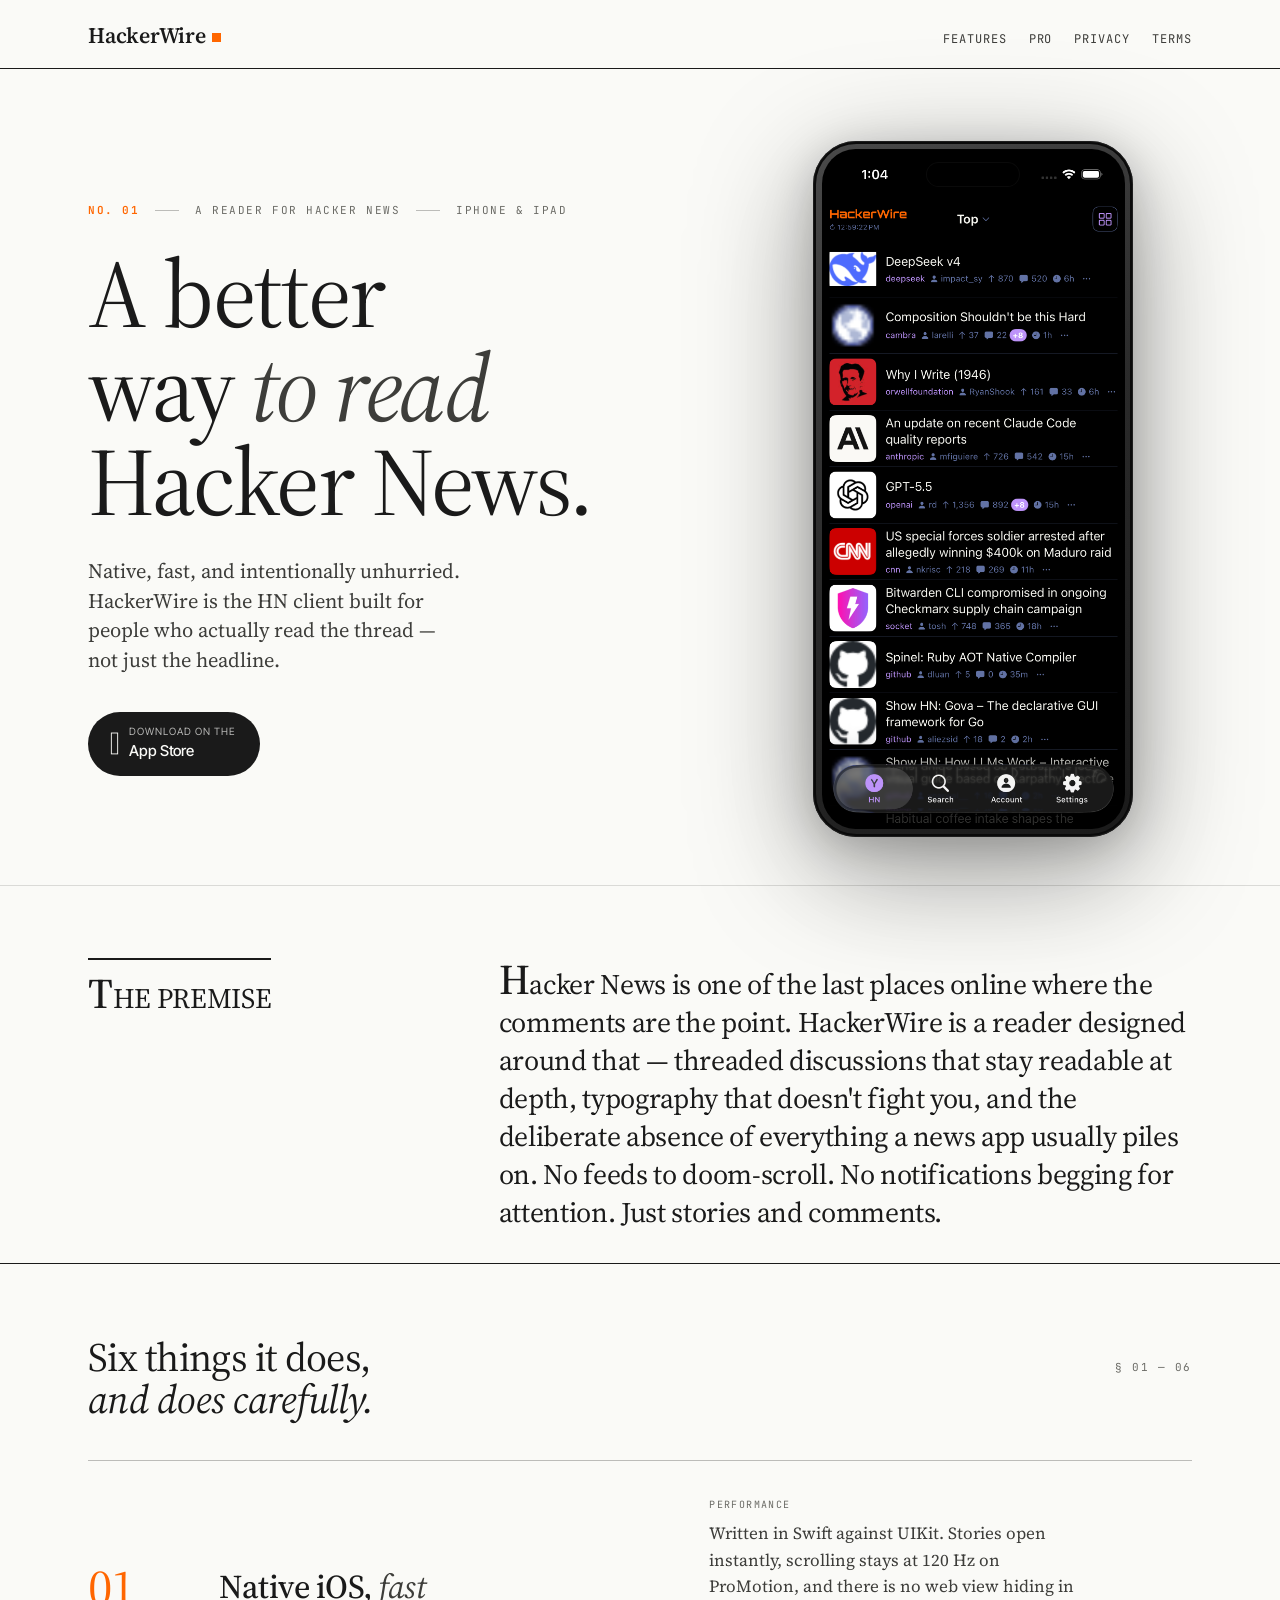
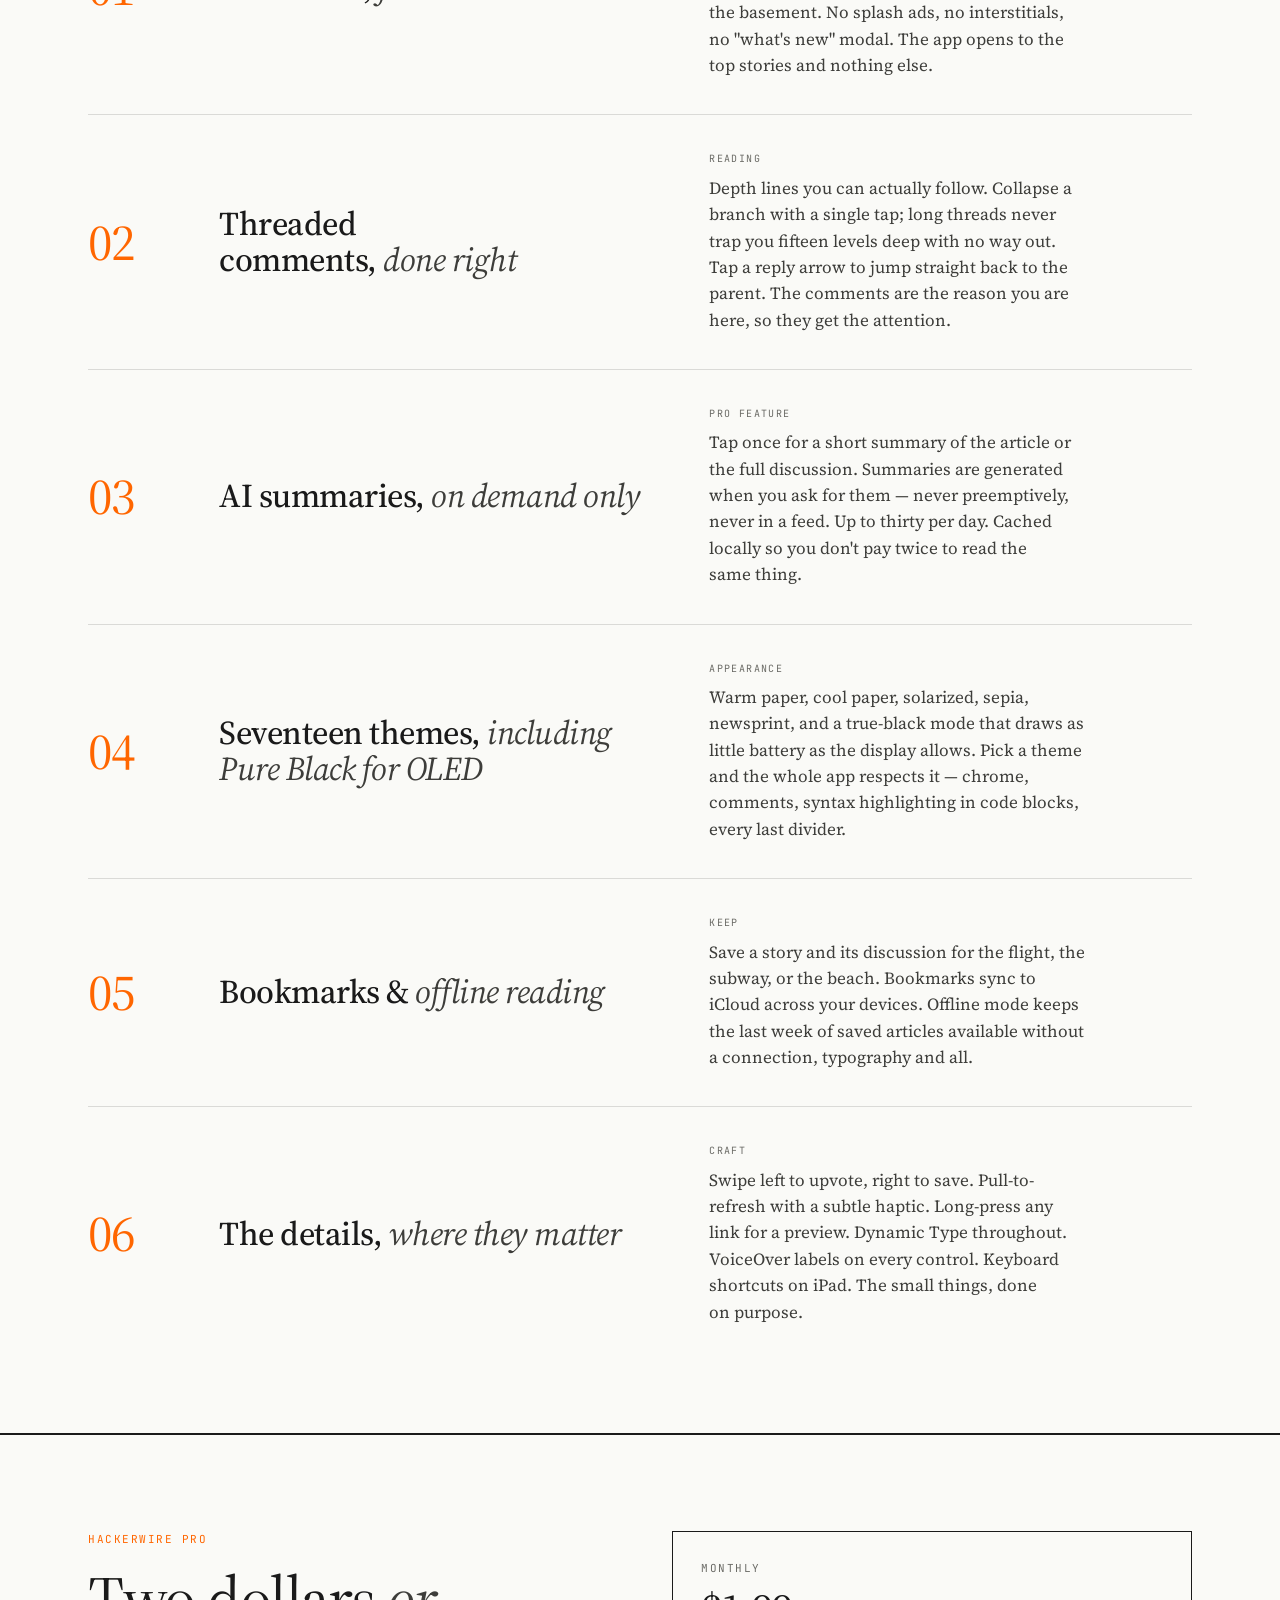
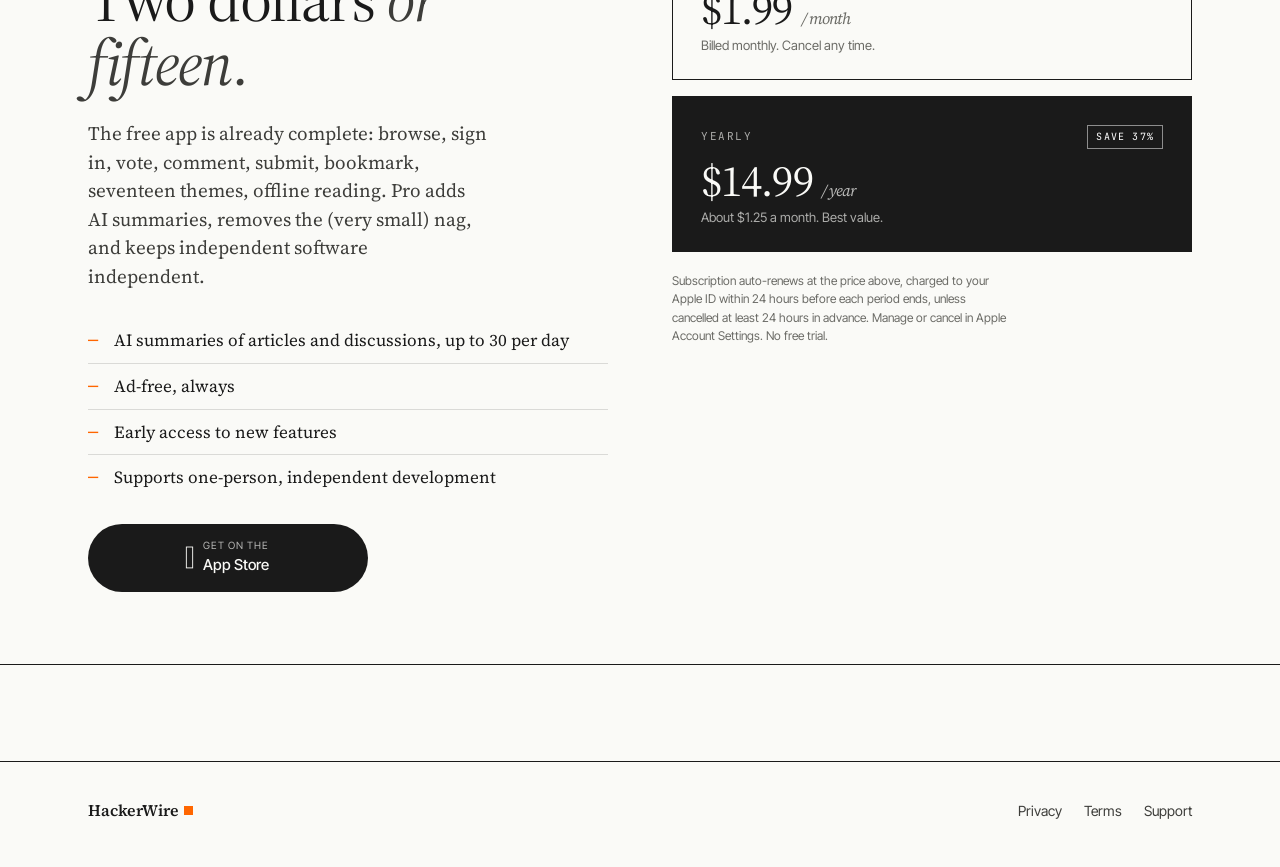
==== index.html @ 8534d475 "Initial deploy of HackerWire marketing site" ====
<!doctype html>
<html lang="en">
<head>
<meta charset="utf-8">
<meta name="viewport" content="width=device-width,initial-scale=1">
<title>HackerWire — A better way to read Hacker News</title>
<meta name="description" content="HackerWire is a native iOS client for Hacker News, built for people who read. Threaded comments, 17 themes, AI summaries, offline reading.">
<meta name="theme-color" content="#fafaf7" media="(prefers-color-scheme: light)">
<meta name="theme-color" content="#0e0e0e" media="(prefers-color-scheme: dark)">
<link rel="icon" type="image/svg+xml" href="favicon.svg">
<link rel="preconnect" href="https://fonts.googleapis.com">
<link rel="preconnect" href="https://fonts.gstatic.com" crossorigin>
<link href="https://fonts.googleapis.com/css2?family=Source+Serif+4:ital,opsz,wght@0,8..60,300..700;1,8..60,300..700&family=Inter+Tight:wght@400;500;600&family=JetBrains+Mono:wght@400;500&display=swap" rel="stylesheet">
<link rel="stylesheet" href="styles.css">
</head>
<body>

<header class="masthead">
  <div class="container">
    <a class="wordmark" href="./">HackerWire<span class="dot" aria-hidden="true"></span></a>
    <nav class="mast-nav" aria-label="Primary">
      <a href="#features" class="hide-sm">Features</a>
      <a href="#pro">Pro</a>
      <a href="privacy/">Privacy</a>
      <a href="terms/" class="hide-sm">Terms</a>
    </nav>
  </div>
</header>

<main>

  <!-- HERO -->
  <section class="hero">
    <div class="container">
      <div class="hero-grid">
        <div>
          <div class="issue-line">
            <span class="num">No. 01</span>
            <span class="sep" aria-hidden="true"></span>
            <span>A reader for Hacker News</span>
            <span class="sep" aria-hidden="true"></span>
            <span>iPhone &amp; iPad</span>
          </div>
          <h1 class="headline">A better way <em>to read</em> Hacker News.</h1>
          <p class="standfirst">Native, fast, and intentionally unhurried. HackerWire is the HN client built for people who actually read the thread — not just the headline.</p>
          <div class="cta-row">
            <a class="btn-app" href="#" aria-label="Download on the App Store">
              <span class="glyph" aria-hidden="true">&#xf8ff;</span>
              <span>
                <small>Download on the</small>
                App Store
              </span>
            </a>
          </div>
        </div>
        <div aria-hidden="true">
          <div class="device">
            <div class="device-bezel">
              <div class="device-screen">
                <div class="device-island" aria-hidden="true"></div>
                <img src="assets/app-screenshot.png" alt="HackerWire on iPhone" loading="lazy">
              </div>
            </div>
          </div>
        </div>
      </div>
    </div>
  </section>

  <!-- INTRO -->
  <section class="intro">
    <div class="container">
      <div class="intro-grid">
        <div><p class="section-label">The premise</p></div>
        <p>Hacker News is one of the last places online where the comments are the point. HackerWire is a reader designed around that — threaded discussions that stay readable at depth, typography that doesn't fight you, and the deliberate absence of everything a news app usually piles on. No feeds to doom-scroll. No notifications begging for attention. Just stories and comments.</p>
      </div>
    </div>
  </section>

  <!-- FEATURES -->
  <section class="features" id="features">
    <div class="container">
      <div class="features-head">
        <h2>Six things it does, <em>and does carefully.</em></h2>
        <span class="count">§ 01 — 06</span>
      </div>

      <article class="feature">
        <div class="num">01</div>
        <h3>Native iOS, <em>fast</em></h3>
        <p class="copy">
          <span class="kicker">Performance</span>
          Written in Swift against UIKit. Stories open instantly, scrolling stays at 120 Hz on ProMotion, and there is no web view hiding in the basement. No splash ads, no interstitials, no "what's new" modal. The app opens to the top stories and nothing else.
        </p>
      </article>

      <article class="feature">
        <div class="num">02</div>
        <h3>Threaded comments, <em>done right</em></h3>
        <p class="copy">
          <span class="kicker">Reading</span>
          Depth lines you can actually follow. Collapse a branch with a single tap; long threads never trap you fifteen levels deep with no way out. Tap a reply arrow to jump straight back to the parent. The comments are the reason you are here, so they get the attention.
        </p>
      </article>

      <article class="feature">
        <div class="num">03</div>
        <h3>AI summaries, <em>on demand only</em></h3>
        <p class="copy">
          <span class="kicker">Pro feature</span>
          Tap once for a short summary of the article or the full discussion. Summaries are generated when you ask for them — never preemptively, never in a feed. Up to thirty per day. Cached locally so you don't pay twice to read the same thing.
        </p>
      </article>

      <article class="feature">
        <div class="num">04</div>
        <h3>Seventeen themes, <em>including Pure Black for OLED</em></h3>
        <p class="copy">
          <span class="kicker">Appearance</span>
          Warm paper, cool paper, solarized, sepia, newsprint, and a true-black mode that draws as little battery as the display allows. Pick a theme and the whole app respects it — chrome, comments, syntax highlighting in code blocks, every last divider.
        </p>
      </article>

      <article class="feature">
        <div class="num">05</div>
        <h3>Bookmarks &amp; <em>offline reading</em></h3>
        <p class="copy">
          <span class="kicker">Keep</span>
          Save a story and its discussion for the flight, the subway, or the beach. Bookmarks sync to iCloud across your devices. Offline mode keeps the last week of saved articles available without a connection, typography and all.
        </p>
      </article>

      <article class="feature">
        <div class="num">06</div>
        <h3>The details, <em>where they matter</em></h3>
        <p class="copy">
          <span class="kicker">Craft</span>
          Swipe left to upvote, right to save. Pull-to-refresh with a subtle haptic. Long-press any link for a preview. Dynamic Type throughout. VoiceOver labels on every control. Keyboard shortcuts on iPad. The small things, done on purpose.
        </p>
      </article>
    </div>
  </section>

  <!-- PRO -->
  <section class="pro" id="pro">
    <div class="container">
      <div class="pro-grid">
        <div class="pro-lede">
          <p class="eyebrow">HackerWire Pro</p>
          <h2>Two dollars <em>or fifteen.</em></h2>
          <p>The free app is already complete: browse, sign in, vote, comment, submit, bookmark, seventeen themes, offline reading. Pro adds AI summaries, removes the (very small) nag, and keeps independent software independent.</p>
          <ul class="benefits">
            <li>AI summaries of articles and discussions, up to 30 per day</li>
            <li>Ad-free, always</li>
            <li>Early access to new features</li>
            <li>Supports one-person, independent development</li>
          </ul>
          <a class="btn-app" href="#">
            <span class="glyph" aria-hidden="true">&#xf8ff;</span>
            <span><small>Get on the</small>App Store</span>
          </a>
        </div>

        <div>
          <div class="price-card">
            <div class="plan-row">
              <span class="plan-label">Monthly</span>
            </div>
            <div class="plan-price">$1.99 <span class="per">/ month</span></div>
            <p class="plan-sub">Billed monthly. Cancel any time.</p>
          </div>

          <div class="price-card featured">
            <div class="plan-row">
              <span class="plan-label">Yearly</span>
              <span class="plan-save">Save 37%</span>
            </div>
            <div class="plan-price">$14.99 <span class="per">/ year</span></div>
            <p class="plan-sub">About $1.25 a month. Best value.</p>
          </div>

          <p class="renewal-note">Subscription auto-renews at the price above, charged to your Apple ID within 24 hours before each period ends, unless cancelled at least 24 hours in advance. Manage or cancel in Apple Account Settings. No free trial.</p>
        </div>
      </div>
    </div>
  </section>

</main>

<footer class="colophon-foot">
  <div class="container">
    <a class="foot-mark wordmark" href="./">HackerWire<span class="dot" aria-hidden="true"></span></a>
    <nav class="foot-nav" aria-label="Footer">
      <a href="privacy/">Privacy</a>
      <a href="terms/">Terms</a>
      <a href="support/">Support</a>
    </nav>
  </div>
</footer>

</body>
</html>
---- styles.css ----
/* HackerWire — editorial stylesheet */

:root {
  --paper: #fafaf7;
  --ink: #1a1a1a;
  --ink-soft: #3d3d3a;
  --ink-mute: #6b6b66;
  --rule: #1a1a1a;
  --hair: rgba(26, 26, 26, 0.14);
  --hair-strong: rgba(26, 26, 26, 0.28);
  --orange: #ff6600;
  --tint: #f2f1ec;

  --serif: "Source Serif 4", "Source Serif Pro", "Iowan Old Style", "Palatino Linotype", Palatino, Georgia, serif;
  --sans: "Inter Tight", "Helvetica Neue", Helvetica, Arial, sans-serif;
  --mono: "JetBrains Mono", ui-monospace, "SF Mono", Menlo, Consolas, monospace;

  --gutter: clamp(20px, 4vw, 48px);
  --page-max: 1200px;
}

@media (prefers-color-scheme: dark) {
  :root {
    --paper: #0e0e0e;
    --ink: #ededea;
    --ink-soft: #c4c4bf;
    --ink-mute: #8a8a84;
    --rule: #ededea;
    --hair: rgba(237, 237, 234, 0.16);
    --hair-strong: rgba(237, 237, 234, 0.32);
    --tint: #181817;
  }
}

* { box-sizing: border-box; }

html { scroll-behavior: smooth; }
@media (prefers-reduced-motion: reduce) {
  html { scroll-behavior: auto; }
}
#features, #pro { scroll-margin-top: 80px; }

html, body {
  margin: 0;
  padding: 0;
  background: var(--paper);
  color: var(--ink);
  font-family: var(--serif);
  font-size: 18px;
  line-height: 1.55;
  -webkit-font-smoothing: antialiased;
  text-rendering: optimizeLegibility;
}

img { max-width: 100%; display: block; }

a {
  color: var(--ink);
  text-decoration: underline;
  text-decoration-thickness: 1px;
  text-underline-offset: 3px;
  text-decoration-color: var(--hair-strong);
  transition: text-decoration-color 120ms ease, color 120ms ease;
}
a:hover { text-decoration-color: var(--orange); color: var(--orange); }

.container {
  max-width: var(--page-max);
  margin: 0 auto;
  padding: 0 var(--gutter);
}

/* ---------- Header ---------- */

.masthead {
  border-bottom: 1px solid var(--ink);
  padding: 18px 0 16px;
  background: var(--paper);
}
.masthead .container {
  display: flex;
  align-items: baseline;
  justify-content: space-between;
  gap: 24px;
}
.wordmark {
  font-family: var(--serif);
  font-weight: 600;
  font-size: 22px;
  letter-spacing: -0.01em;
  text-decoration: none;
  color: var(--ink);
  display: inline-flex;
  align-items: baseline;
  gap: 6px;
}
.wordmark .dot {
  display: inline-block;
  width: 9px;
  height: 9px;
  background: var(--orange);
  border-radius: 0;
  transform: translateY(-1px);
}
.wordmark:hover { color: var(--ink); text-decoration: none; }
.wordmark:hover .dot { background: var(--orange); }

.mast-nav {
  font-family: var(--mono);
  font-size: 12px;
  letter-spacing: 0.08em;
  text-transform: uppercase;
  color: var(--ink-mute);
  display: flex;
  gap: 22px;
}
.mast-nav a {
  color: var(--ink-soft);
  text-decoration: none;
}
.mast-nav a:hover { color: var(--orange); }

/* ---------- Footer ---------- */

.colophon-foot {
  border-top: 1px solid var(--ink);
  margin-top: 96px;
  padding: 36px 0 44px;
  font-family: var(--sans);
  font-size: 14px;
  color: var(--ink-mute);
}
.colophon-foot .container {
  display: flex;
  flex-wrap: wrap;
  justify-content: space-between;
  align-items: baseline;
  gap: 18px 32px;
}
.colophon-foot .foot-nav {
  display: flex;
  gap: 22px;
  flex-wrap: wrap;
}
.colophon-foot a { color: var(--ink-soft); text-decoration: none; }
.colophon-foot a:hover { color: var(--orange); }
.colophon-foot .foot-mark {
  font-family: var(--serif);
  font-size: 16px;
  color: var(--ink);
  font-weight: 600;
}

/* ---------- Hero ---------- */

.hero {
  padding: 72px 0 48px;
  border-bottom: 1px solid var(--hair);
}
.hero-grid {
  display: grid;
  grid-template-columns: 1.35fr 1fr;
  gap: clamp(32px, 6vw, 80px);
  align-items: center;
}
.issue-line {
  font-family: var(--mono);
  font-size: 11px;
  letter-spacing: 0.14em;
  text-transform: uppercase;
  color: var(--ink-mute);
  margin-bottom: 28px;
  display: flex;
  gap: 16px;
  align-items: center;
}
.issue-line .num {
  color: var(--orange);
  font-weight: 600;
}
.issue-line .sep {
  width: 24px;
  height: 1px;
  background: var(--hair-strong);
  display: inline-block;
}

h1.headline {
  font-family: var(--serif);
  font-weight: 400;
  font-size: clamp(48px, 7.5vw, 96px);
  line-height: 0.98;
  letter-spacing: -0.025em;
  margin: 0 0 28px;
  text-wrap: balance;
}
h1.headline em {
  font-style: italic;
  color: var(--ink-soft);
}

.standfirst {
  font-family: var(--serif);
  font-size: clamp(18px, 1.6vw, 22px);
  line-height: 1.45;
  color: var(--ink-soft);
  max-width: 38ch;
  margin: 0 0 36px;
  text-wrap: pretty;
}

.cta-row {
  display: flex;
  gap: 16px;
  align-items: center;
  flex-wrap: wrap;
}

.btn-app {
  display: inline-flex;
  align-items: center;
  gap: 10px;
  background: var(--ink);
  color: var(--paper);
  text-decoration: none;
  padding: 14px 24px 14px 22px;
  font-family: var(--sans);
  font-size: 15px;
  font-weight: 500;
  letter-spacing: -0.005em;
  border-radius: 999px;
  transition: background 120ms ease;
}
.btn-app:hover {
  background: var(--orange);
  color: #fff;
  text-decoration: none;
}
.btn-app .glyph {
  font-size: 18px;
  line-height: 1;
}
.btn-app small {
  display: block;
  font-size: 10px;
  letter-spacing: 0.1em;
  text-transform: uppercase;
  opacity: 0.7;
  line-height: 1;
  margin-bottom: 3px;
  font-weight: 400;
}

.cta-note {
  font-family: var(--mono);
  font-size: 11px;
  letter-spacing: 0.08em;
  text-transform: uppercase;
  color: var(--ink-mute);
}

/* iPhone 17 Pro Max shell */

.device {
  max-width: 320px;
  margin: 0 auto;
  aspect-ratio: 1206 / 2622;
  filter: drop-shadow(0 30px 60px rgba(0, 0, 0, 0.35))
          drop-shadow(0 10px 20px rgba(0, 0, 0, 0.2));
}
.device-bezel {
  width: 100%;
  height: 100%;
  background: linear-gradient(145deg, #4a4a4a 0%, #2a2a2a 50%, #1a1a1a 100%);
  border-radius: 13.5%/6.2%;
  padding: 2.6%;
  position: relative;
  box-shadow:
    inset 0 0 0 1px rgba(255, 255, 255, 0.08),
    inset 0 0 0 3px #0a0a0a;
}
.device-screen {
  width: 100%;
  height: 100%;
  position: relative;
  overflow: hidden;
  border-radius: 11%/5.1%;
  background: #000;
}
.device-screen img {
  width: 100%;
  height: 100%;
  object-fit: cover;
  display: block;
}
.device-island {
  position: absolute;
  top: 1.8%;
  left: 50%;
  transform: translateX(-50%);
  width: 31%;
  height: 3.8%;
  background: #000;
  border-radius: 999px;
  z-index: 2;
  box-shadow: inset 0 0 0 1px rgba(255, 255, 255, 0.04);
}

/* ---------- Intro ---------- */

.intro {
  padding: 72px 0 32px;
}
.intro-grid {
  display: grid;
  grid-template-columns: 1fr 2fr;
  gap: clamp(24px, 5vw, 72px);
  align-items: start;
}
.section-label {
  font-family: var(--mono);
  font-size: 11px;
  letter-spacing: 0.14em;
  text-transform: uppercase;
  color: var(--ink-mute);
  margin: 0;
  padding-top: 12px;
  border-top: 2px solid var(--ink);
  display: inline-block;
}
.intro p {
  font-family: var(--serif);
  font-size: clamp(22px, 2.2vw, 30px);
  line-height: 1.35;
  margin: 0;
  letter-spacing: -0.012em;
  text-wrap: pretty;
  color: var(--ink);
}
.intro p::first-letter {
  font-size: 1.5em;
  font-weight: 500;
  line-height: 1;
}

/* ---------- Features (editorial blocks) ---------- */

.features {
  padding: 72px 0 32px;
  border-top: 1px solid var(--ink);
}
.features-head {
  display: flex;
  align-items: baseline;
  justify-content: space-between;
  margin-bottom: 40px;
  gap: 20px;
  flex-wrap: wrap;
}
.features-head h2 {
  font-family: var(--serif);
  font-size: clamp(28px, 3.4vw, 40px);
  line-height: 1.05;
  letter-spacing: -0.018em;
  font-weight: 400;
  margin: 0;
  max-width: 18ch;
}
.features-head .count {
  font-family: var(--mono);
  font-size: 11px;
  letter-spacing: 0.14em;
  text-transform: uppercase;
  color: var(--ink-mute);
}

.feature {
  display: grid;
  grid-template-columns: 80px 1fr 1.1fr;
  gap: clamp(20px, 4vw, 56px);
  padding: 36px 0;
  border-top: 1px solid var(--hair);
  align-items: center;
}
.feature:first-of-type { border-top: 1px solid var(--hair-strong); }

.feature .num {
  font-family: var(--serif);
  font-size: clamp(40px, 4vw, 56px);
  font-weight: 400;
  line-height: 1;
  color: var(--orange);
  letter-spacing: -0.02em;
  font-feature-settings: "lnum";
}
.feature h3 {
  font-family: var(--serif);
  font-size: clamp(26px, 2.6vw, 34px);
  line-height: 1.1;
  letter-spacing: -0.015em;
  font-weight: 500;
  margin: 0;
  text-wrap: balance;
}
.feature h3 em {
  font-style: italic;
  color: var(--ink-soft);
  font-weight: 400;
}
.feature .copy {
  font-family: var(--serif);
  font-size: 17px;
  line-height: 1.55;
  color: var(--ink-soft);
  margin: 0;
  max-width: 42ch;
  text-wrap: pretty;
}
.feature .copy .kicker {
  font-family: var(--mono);
  font-size: 10px;
  letter-spacing: 0.14em;
  text-transform: uppercase;
  color: var(--ink-mute);
  display: block;
  margin-bottom: 8px;
}

/* ---------- Pro section ---------- */

.pro {
  padding: 96px 0 72px;
  margin-top: 40px;
  border-top: 2px solid var(--ink);
  border-bottom: 1px solid var(--ink);
}
.pro-grid {
  display: grid;
  grid-template-columns: 1fr 1fr;
  gap: clamp(32px, 5vw, 72px);
  align-items: start;
}
.pro-lede .eyebrow {
  font-family: var(--mono);
  font-size: 11px;
  letter-spacing: 0.14em;
  text-transform: uppercase;
  color: var(--orange);
  margin: 0 0 20px;
}
.pro-lede h2 {
  font-family: var(--serif);
  font-size: clamp(40px, 5.5vw, 64px);
  line-height: 1;
  letter-spacing: -0.02em;
  font-weight: 400;
  margin: 0 0 24px;
}
.pro-lede h2 em { font-style: italic; color: var(--ink-soft); }
.pro-lede p {
  font-family: var(--serif);
  font-size: 19px;
  line-height: 1.5;
  color: var(--ink-soft);
  max-width: 40ch;
  margin: 0 0 28px;
}
.pro-lede .btn-app {
  padding: 16px 40px 16px 38px;
  min-width: 280px;
  justify-content: center;
}

.price-card {
  border: 1px solid var(--ink);
  padding: 28px 28px 24px;
  background: var(--paper);
  position: relative;
}
.price-card + .price-card { margin-top: 16px; }
.price-card.featured {
  background: var(--ink);
  color: var(--paper);
  border-color: var(--ink);
}
.price-card.featured .plan-sub,
.price-card.featured .plan-label { color: rgba(250, 250, 247, 0.65); }

@media (prefers-color-scheme: dark) {
  .price-card.featured { background: var(--orange); color: #fff; border-color: var(--orange); }
  .price-card.featured .plan-sub,
  .price-card.featured .plan-label { color: rgba(255, 255, 255, 0.78); }
}

.plan-row {
  display: flex;
  align-items: baseline;
  justify-content: space-between;
  gap: 16px;
}
.plan-label {
  font-family: var(--mono);
  font-size: 11px;
  letter-spacing: 0.14em;
  text-transform: uppercase;
  color: var(--ink-mute);
}
.plan-save {
  font-family: var(--mono);
  font-size: 10px;
  letter-spacing: 0.12em;
  text-transform: uppercase;
  color: var(--orange);
  border: 1px solid var(--orange);
  padding: 3px 8px;
}
.price-card.featured .plan-save { color: #fff; border-color: rgba(255,255,255,0.5); }
.plan-price {
  font-family: var(--serif);
  font-size: 44px;
  line-height: 1;
  letter-spacing: -0.02em;
  font-weight: 400;
  margin: 10px 0 4px;
}
.plan-price .per {
  font-size: 16px;
  font-family: var(--serif);
  color: var(--ink-mute);
  font-style: italic;
}
.price-card.featured .plan-price .per { color: rgba(250,250,247,0.7); }
.plan-sub {
  font-family: var(--sans);
  font-size: 13px;
  color: var(--ink-mute);
  margin: 0;
}

.benefits {
  list-style: none;
  padding: 0;
  margin: 28px 0 24px;
}
.benefits li {
  font-family: var(--serif);
  font-size: 17px;
  line-height: 1.45;
  padding: 10px 0 10px 26px;
  border-bottom: 1px solid var(--hair);
  position: relative;
  color: var(--ink);
}
.benefits li::before {
  content: "—";
  position: absolute;
  left: 0;
  color: var(--orange);
  font-family: var(--mono);
}
.benefits li:last-child { border-bottom: 0; }

.renewal-note {
  font-family: var(--sans);
  font-size: 12px;
  line-height: 1.55;
  color: var(--ink-mute);
  margin: 20px 0 0;
  max-width: 48ch;
}

/* ---------- Colophon ---------- */

.colophon {
  padding: 80px 0 48px;
  text-align: left;
}
.colophon-inner {
  display: grid;
  grid-template-columns: 1fr 2fr;
  gap: clamp(24px, 5vw, 72px);
  align-items: start;
}
.colophon h2 {
  font-family: var(--serif);
  font-size: clamp(28px, 3vw, 36px);
  line-height: 1.1;
  letter-spacing: -0.015em;
  font-weight: 400;
  margin: 0;
  color: var(--ink);
  max-width: 22ch;
  text-wrap: balance;
}
.colophon h2 em { font-style: italic; color: var(--ink-soft); }
.colophon .disclaim {
  font-family: var(--sans);
  font-size: 13px;
  color: var(--ink-mute);
  margin: 24px 0 0;
  max-width: 44ch;
  line-height: 1.5;
}

/* ---------- Legal pages ---------- */

.legal {
  padding: 72px 0 48px;
}
.legal-header {
  border-bottom: 1px solid var(--ink);
  padding-bottom: 28px;
  margin-bottom: 48px;
}
.legal-header .kicker {
  font-family: var(--mono);
  font-size: 11px;
  letter-spacing: 0.14em;
  text-transform: uppercase;
  color: var(--orange);
  margin: 0 0 16px;
}
.legal-header h1 {
  font-family: var(--serif);
  font-size: clamp(44px, 6vw, 72px);
  line-height: 1;
  letter-spacing: -0.02em;
  font-weight: 400;
  margin: 0 0 12px;
}
.legal-header .effective {
  font-family: var(--sans);
  font-size: 13px;
  color: var(--ink-mute);
  margin: 0;
}

.legal-body {
  display: grid;
  grid-template-columns: 200px 1fr;
  gap: clamp(24px, 5vw, 64px);
  align-items: start;
}
.legal-body .toc {
  position: sticky;
  top: 24px;
  font-family: var(--mono);
  font-size: 11px;
  letter-spacing: 0.1em;
  text-transform: uppercase;
  line-height: 1.9;
}
.legal-body .toc a {
  display: block;
  color: var(--ink-mute);
  text-decoration: none;
}
.legal-body .toc a:hover { color: var(--orange); }
.legal-body .toc .toc-label {
  color: var(--ink-mute);
  margin-bottom: 14px;
  display: block;
  padding-bottom: 8px;
  border-bottom: 1px solid var(--hair);
}

.legal-body article {
  max-width: 64ch;
}
.legal-body article section {
  padding: 24px 0 8px;
  border-top: 1px solid var(--hair);
}
.legal-body article section:first-child { border-top: 0; padding-top: 0; }
.legal-body article h2 {
  font-family: var(--serif);
  font-size: clamp(24px, 2.4vw, 30px);
  line-height: 1.15;
  letter-spacing: -0.012em;
  font-weight: 500;
  margin: 0 0 16px;
  display: flex;
  align-items: baseline;
  gap: 14px;
}
.legal-body article h2 .n {
  font-family: var(--mono);
  font-size: 12px;
  color: var(--orange);
  letter-spacing: 0.1em;
  font-weight: 400;
  width: 28px;
  flex: none;
}
.legal-body article h3 {
  font-family: var(--sans);
  font-size: 14px;
  letter-spacing: 0.02em;
  font-weight: 600;
  margin: 20px 0 8px;
  color: var(--ink);
}
.legal-body article p,
.legal-body article li {
  font-family: var(--serif);
  font-size: 17px;
  line-height: 1.6;
  color: var(--ink-soft);
  margin: 0 0 14px;
}
.legal-body article strong { color: var(--ink); font-weight: 600; }
.legal-body article ul {
  padding-left: 20px;
  margin: 8px 0 16px;
}
.legal-body article ul li { margin-bottom: 8px; }
.legal-body article a { color: var(--ink); text-decoration-color: var(--orange); }

.legal-body article dl {
  margin: 4px 0 16px;
  display: grid;
  grid-template-columns: 1fr;
  gap: 14px;
}
.legal-body article dl .row {
  padding: 14px 0;
  border-top: 1px solid var(--hair);
}
.legal-body article dl .row:first-child { border-top: 0; padding-top: 4px; }
.legal-body article dl dt {
  font-family: var(--sans);
  font-size: 13px;
  font-weight: 600;
  color: var(--ink);
  margin-bottom: 4px;
}
.legal-body article dl dd {
  margin: 0;
  font-family: var(--serif);
  font-size: 16px;
  line-height: 1.55;
  color: var(--ink-soft);
}

/* ---------- Responsive ---------- */

@media (max-width: 820px) {
  body { font-size: 17px; }
  .hero { padding: 48px 0 36px; }
  .hero-grid { grid-template-columns: 1fr; gap: 48px; }
  .device { max-width: 260px; }
  .intro { padding: 56px 0 24px; }
  .intro-grid { grid-template-columns: 1fr; gap: 20px; }
  .features { padding: 56px 0 24px; }
  .feature {
    grid-template-columns: 48px 1fr;
    gap: 20px;
    padding: 28px 0;
  }
  .feature .copy { grid-column: 2; max-width: none; }
  .feature .num { font-size: 36px; }
  .pro { padding: 64px 0 56px; }
  .pro-grid { grid-template-columns: 1fr; gap: 32px; }
  .colophon { padding: 56px 0 32px; }
  .colophon-inner { grid-template-columns: 1fr; gap: 20px; }
  .legal { padding: 48px 0 32px; }
  .legal-body { grid-template-columns: 1fr; gap: 32px; }
  .legal-body .toc { position: static; }
  .masthead .container { flex-direction: row; align-items: center; }
  .mast-nav { gap: 14px; font-size: 11px; }
  .colophon-foot { margin-top: 64px; }
  .colophon-foot .container { flex-direction: column; align-items: flex-start; gap: 14px; }
}

@media (max-width: 480px) {
  .mast-nav .hide-sm { display: none; }
  h1.headline { font-size: 44px; }
  .plan-price { font-size: 36px; }
}
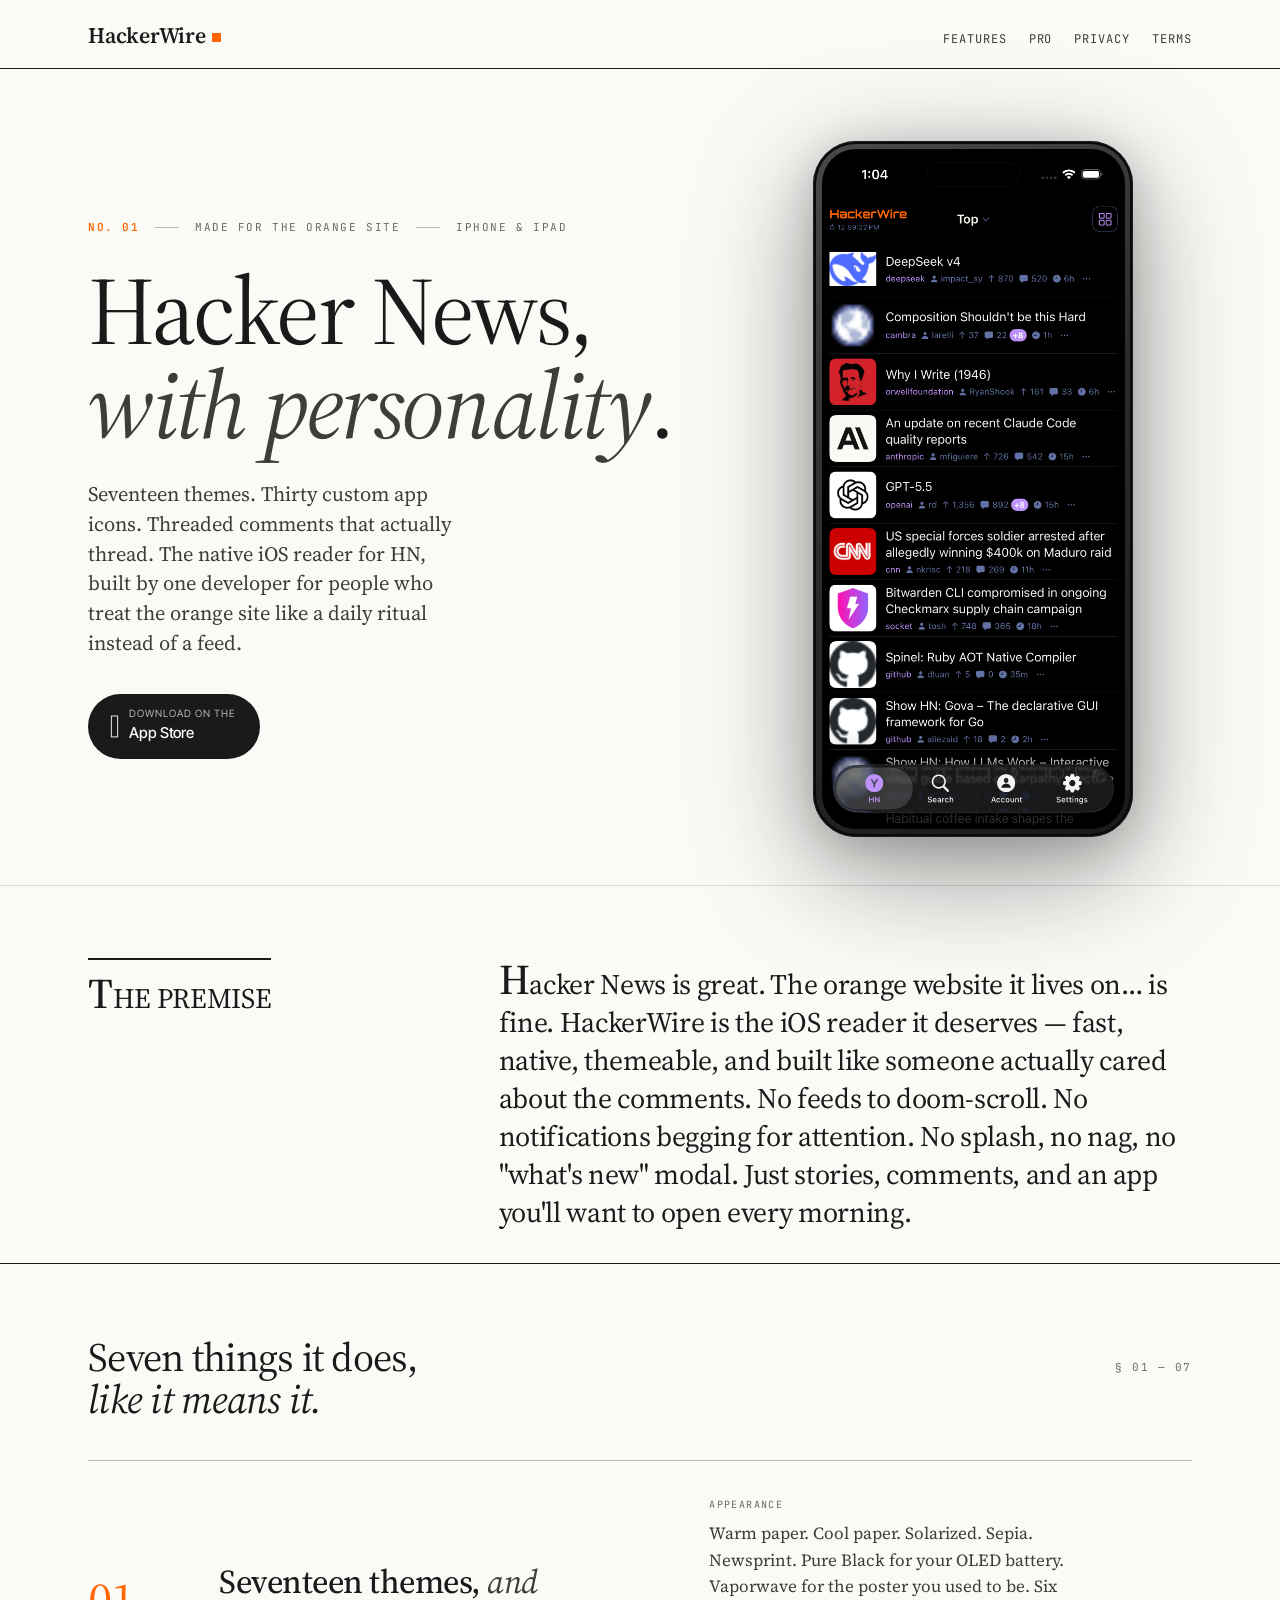
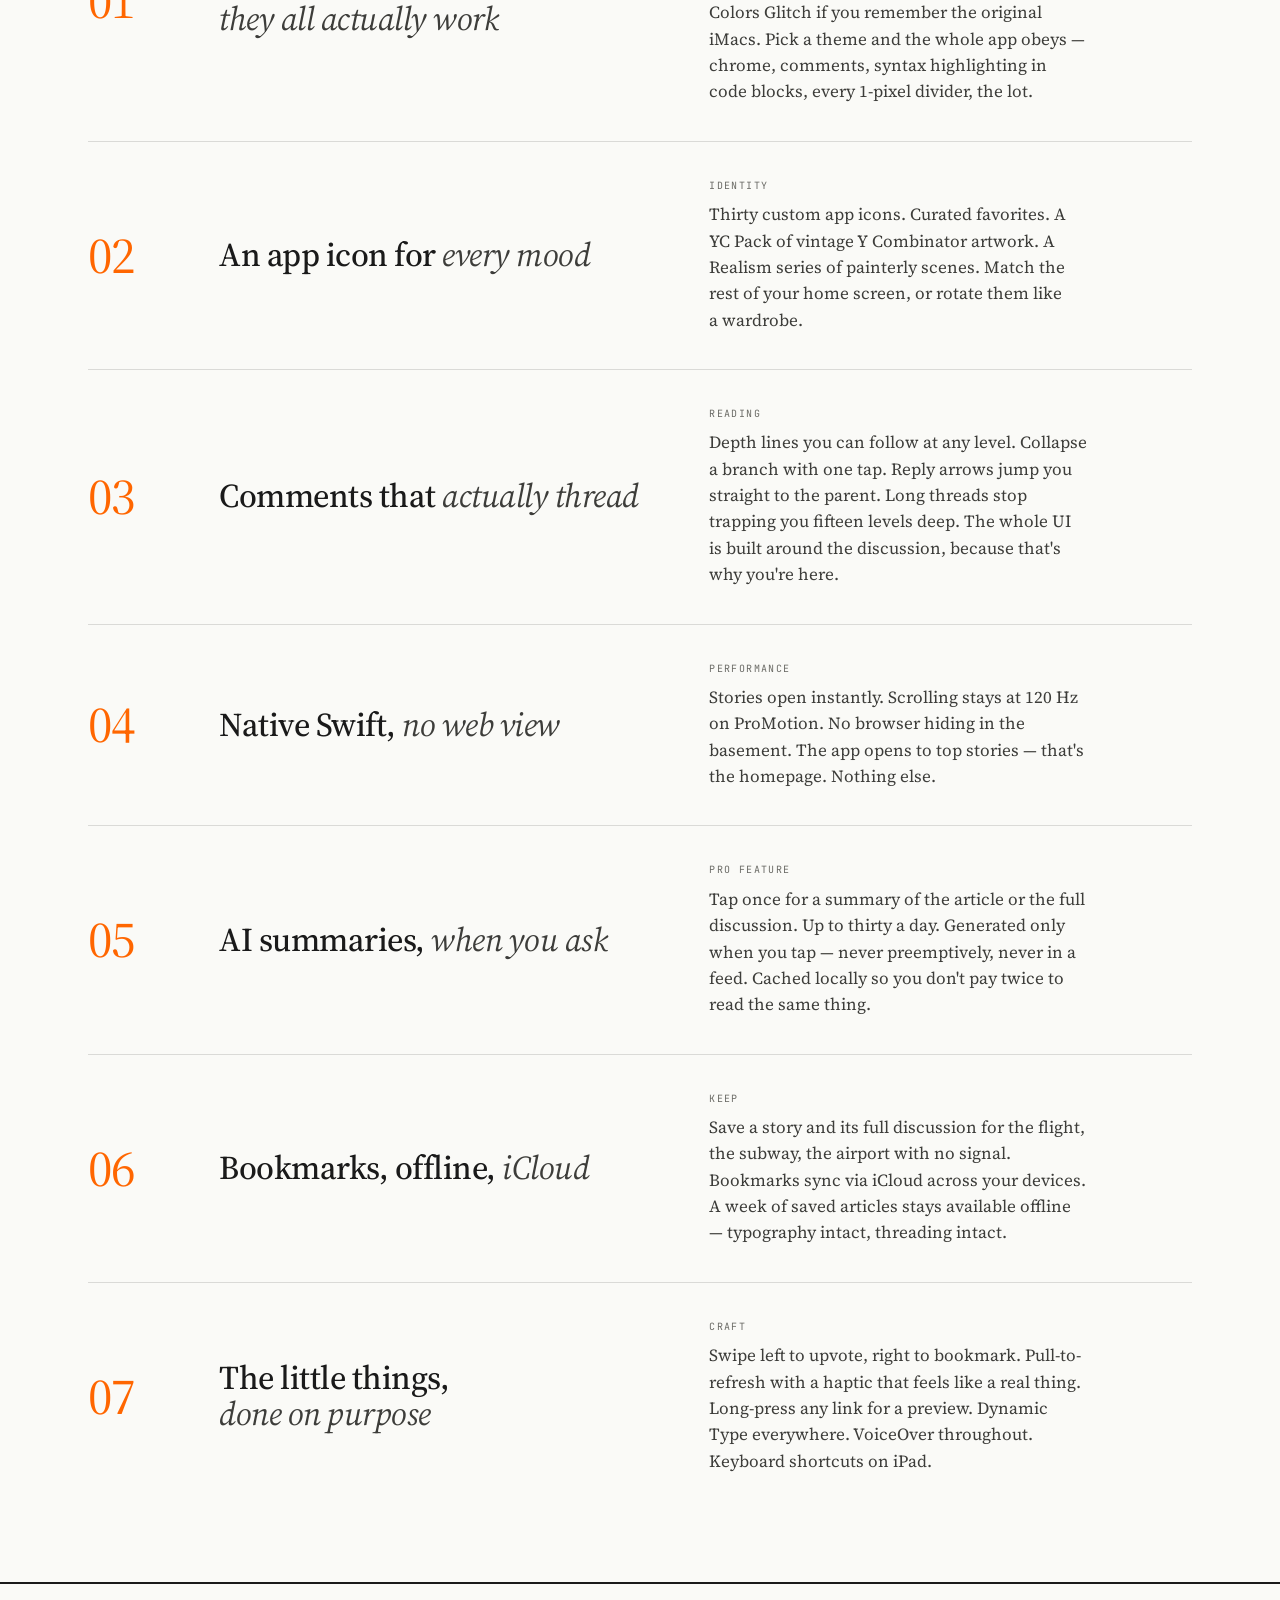
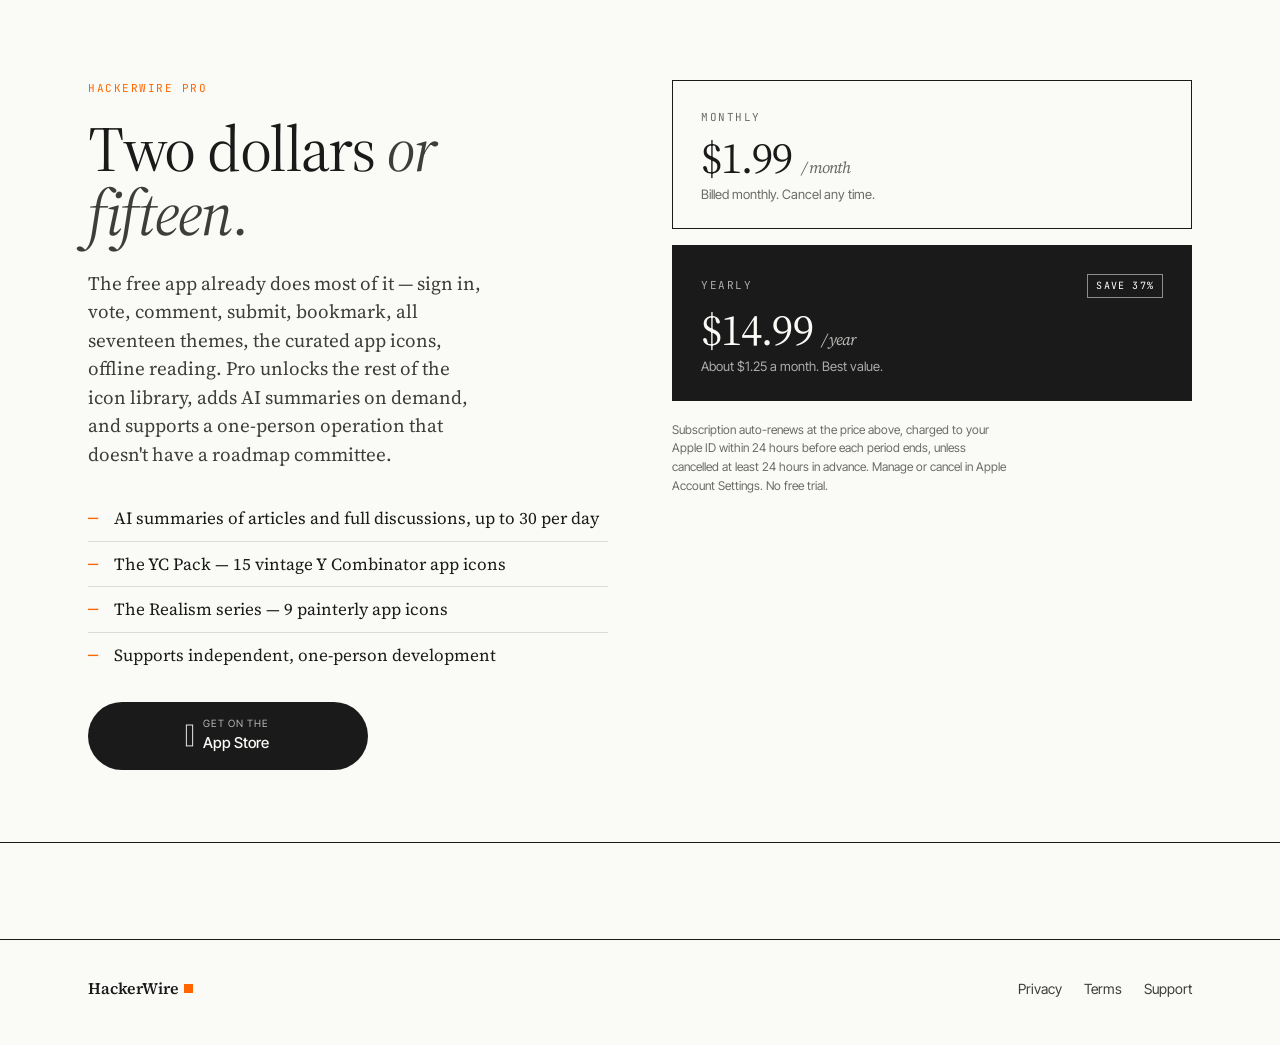
==== commit 40e829f7: "Rewrite landing copy — themes/icons-led, personality-forward" ====
--- a/index.html
+++ b/index.html
@@ -3,8 +3,8 @@
 <head>
 <meta charset="utf-8">
 <meta name="viewport" content="width=device-width,initial-scale=1">
-<title>HackerWire — A better way to read Hacker News</title>
-<meta name="description" content="HackerWire is a native iOS client for Hacker News, built for people who read. Threaded comments, 17 themes, AI summaries, offline reading.">
+<title>HackerWire — Hacker News with personality</title>
+<meta name="description" content="HackerWire is a native iOS reader for Hacker News with seventeen themes, thirty custom app icons, threaded comments that actually thread, and AI summaries on tap.">
 <meta name="theme-color" content="#fafaf7" media="(prefers-color-scheme: light)">
 <meta name="theme-color" content="#0e0e0e" media="(prefers-color-scheme: dark)">
 <link rel="icon" type="image/svg+xml" href="favicon.svg">
@@ -37,12 +37,12 @@
           <div class="issue-line">
             <span class="num">No. 01</span>
             <span class="sep" aria-hidden="true"></span>
-            <span>A reader for Hacker News</span>
+            <span>Made for the orange site</span>
             <span class="sep" aria-hidden="true"></span>
             <span>iPhone &amp; iPad</span>
           </div>
-          <h1 class="headline">A better way <em>to read</em> Hacker News.</h1>
-          <p class="standfirst">Native, fast, and intentionally unhurried. HackerWire is the HN client built for people who actually read the thread — not just the headline.</p>
+          <h1 class="headline">Hacker News, <em>with personality</em>.</h1>
+          <p class="standfirst">Seventeen themes. Thirty custom app icons. Threaded comments that actually thread. The native iOS reader for HN, built by one developer for people who treat the orange site like a daily ritual instead of a feed.</p>
           <div class="cta-row">
             <a class="btn-app" href="#" aria-label="Download on the App Store">
               <span class="glyph" aria-hidden="true">&#xf8ff;</span>
@@ -72,7 +72,7 @@
     <div class="container">
       <div class="intro-grid">
         <div><p class="section-label">The premise</p></div>
-        <p>Hacker News is one of the last places online where the comments are the point. HackerWire is a reader designed around that — threaded discussions that stay readable at depth, typography that doesn't fight you, and the deliberate absence of everything a news app usually piles on. No feeds to doom-scroll. No notifications begging for attention. Just stories and comments.</p>
+        <p>Hacker News is great. The orange website it lives on… is fine. HackerWire is the iOS reader it deserves — fast, native, themeable, and built like someone actually cared about the comments. No feeds to doom-scroll. No notifications begging for attention. No splash, no nag, no "what's new" modal. Just stories, comments, and an app you'll want to open every morning.</p>
       </div>
     </div>
   </section>
@@ -81,61 +81,70 @@
   <section class="features" id="features">
     <div class="container">
       <div class="features-head">
-        <h2>Six things it does, <em>and does carefully.</em></h2>
-        <span class="count">§ 01 — 06</span>
+        <h2>Seven things it does, <em>like it means it.</em></h2>
+        <span class="count">§ 01 — 07</span>
       </div>
 
       <article class="feature">
         <div class="num">01</div>
-        <h3>Native iOS, <em>fast</em></h3>
+        <h3>Seventeen themes, <em>and they all actually work</em></h3>
+        <p class="copy">
+          <span class="kicker">Appearance</span>
+          Warm paper. Cool paper. Solarized. Sepia. Newsprint. Pure Black for your OLED battery. Vaporwave for the poster you used to be. Six Colors Glitch if you remember the original iMacs. Pick a theme and the whole app obeys — chrome, comments, syntax highlighting in code blocks, every 1-pixel divider, the lot.
+        </p>
+      </article>
+
+      <article class="feature">
+        <div class="num">02</div>
+        <h3>An app icon for <em>every mood</em></h3>
+        <p class="copy">
+          <span class="kicker">Identity</span>
+          Thirty custom app icons. Curated favorites. A YC Pack of vintage Y Combinator artwork. A Realism series of painterly scenes. Match the rest of your home screen, or rotate them like a wardrobe.
+        </p>
+      </article>
+
+      <article class="feature">
+        <div class="num">03</div>
+        <h3>Comments that <em>actually thread</em></h3>
+        <p class="copy">
+          <span class="kicker">Reading</span>
+          Depth lines you can follow at any level. Collapse a branch with one tap. Reply arrows jump you straight to the parent. Long threads stop trapping you fifteen levels deep. The whole UI is built around the discussion, because that's why you're here.
+        </p>
+      </article>
+
+      <article class="feature">
+        <div class="num">04</div>
+        <h3>Native Swift, <em>no web view</em></h3>
         <p class="copy">
           <span class="kicker">Performance</span>
-          Written in Swift against UIKit. Stories open instantly, scrolling stays at 120 Hz on ProMotion, and there is no web view hiding in the basement. No splash ads, no interstitials, no "what's new" modal. The app opens to the top stories and nothing else.
-        </p>
-      </article>
-
-      <article class="feature">
-        <div class="num">02</div>
-        <h3>Threaded comments, <em>done right</em></h3>
-        <p class="copy">
-          <span class="kicker">Reading</span>
-          Depth lines you can actually follow. Collapse a branch with a single tap; long threads never trap you fifteen levels deep with no way out. Tap a reply arrow to jump straight back to the parent. The comments are the reason you are here, so they get the attention.
-        </p>
-      </article>
-
-      <article class="feature">
-        <div class="num">03</div>
-        <h3>AI summaries, <em>on demand only</em></h3>
+          Stories open instantly. Scrolling stays at 120 Hz on ProMotion. No browser hiding in the basement. The app opens to top stories — that's the homepage. Nothing else.
+        </p>
+      </article>
+
+      <article class="feature">
+        <div class="num">05</div>
+        <h3>AI summaries, <em>when you ask</em></h3>
         <p class="copy">
           <span class="kicker">Pro feature</span>
-          Tap once for a short summary of the article or the full discussion. Summaries are generated when you ask for them — never preemptively, never in a feed. Up to thirty per day. Cached locally so you don't pay twice to read the same thing.
-        </p>
-      </article>
-
-      <article class="feature">
-        <div class="num">04</div>
-        <h3>Seventeen themes, <em>including Pure Black for OLED</em></h3>
-        <p class="copy">
-          <span class="kicker">Appearance</span>
-          Warm paper, cool paper, solarized, sepia, newsprint, and a true-black mode that draws as little battery as the display allows. Pick a theme and the whole app respects it — chrome, comments, syntax highlighting in code blocks, every last divider.
-        </p>
-      </article>
-
-      <article class="feature">
-        <div class="num">05</div>
-        <h3>Bookmarks &amp; <em>offline reading</em></h3>
+          Tap once for a summary of the article or the full discussion. Up to thirty a day. Generated only when you tap — never preemptively, never in a feed. Cached locally so you don't pay twice to read the same thing.
+        </p>
+      </article>
+
+      <article class="feature">
+        <div class="num">06</div>
+        <h3>Bookmarks, offline, <em>iCloud</em></h3>
         <p class="copy">
           <span class="kicker">Keep</span>
-          Save a story and its discussion for the flight, the subway, or the beach. Bookmarks sync to iCloud across your devices. Offline mode keeps the last week of saved articles available without a connection, typography and all.
-        </p>
-      </article>
-
-      <article class="feature">
-        <div class="num">06</div>
-        <h3>The details, <em>where they matter</em></h3>
+          Save a story and its full discussion for the flight, the subway, the airport with no signal. Bookmarks sync via iCloud across your devices. A week of saved articles stays available offline — typography intact, threading intact.
+        </p>
+      </article>
+
+      <article class="feature">
+        <div class="num">07</div>
+        <h3>The little things, <em>done on purpose</em></h3>
         <p class="copy">
           <span class="kicker">Craft</span>
-          Swipe left to upvote, right to save. Pull-to-refresh with a subtle haptic. Long-press any link for a preview. Dynamic Type throughout. VoiceOver labels on every control. Keyboard shortcuts on iPad. The small things, done on purpose.
+          Swipe left to upvote, right to bookmark. Pull-to-refresh with a haptic that feels like a real thing. Long-press any link for a preview. Dynamic Type everywhere. VoiceOver throughout. Keyboard shortcuts on iPad.
         </p>
       </article>
     </div>
@@ -148,12 +157,12 @@
         <div class="pro-lede">
           <p class="eyebrow">HackerWire Pro</p>
           <h2>Two dollars <em>or fifteen.</em></h2>
-          <p>The free app is already complete: browse, sign in, vote, comment, submit, bookmark, seventeen themes, offline reading. Pro adds AI summaries, removes the (very small) nag, and keeps independent software independent.</p>
+          <p>The free app already does most of it — sign in, vote, comment, submit, bookmark, all seventeen themes, the curated app icons, offline reading. Pro unlocks the rest of the icon library, adds AI summaries on demand, and supports a one-person operation that doesn't have a roadmap committee.</p>
           <ul class="benefits">
-            <li>AI summaries of articles and discussions, up to 30 per day</li>
-            <li>Ad-free, always</li>
-            <li>Early access to new features</li>
-            <li>Supports one-person, independent development</li>
+            <li>AI summaries of articles and full discussions, up to 30 per day</li>
+            <li>The YC Pack — 15 vintage Y Combinator app icons</li>
+            <li>The Realism series — 9 painterly app icons</li>
+            <li>Supports independent, one-person development</li>
           </ul>
           <a class="btn-app" href="#">
             <span class="glyph" aria-hidden="true">&#xf8ff;</span>
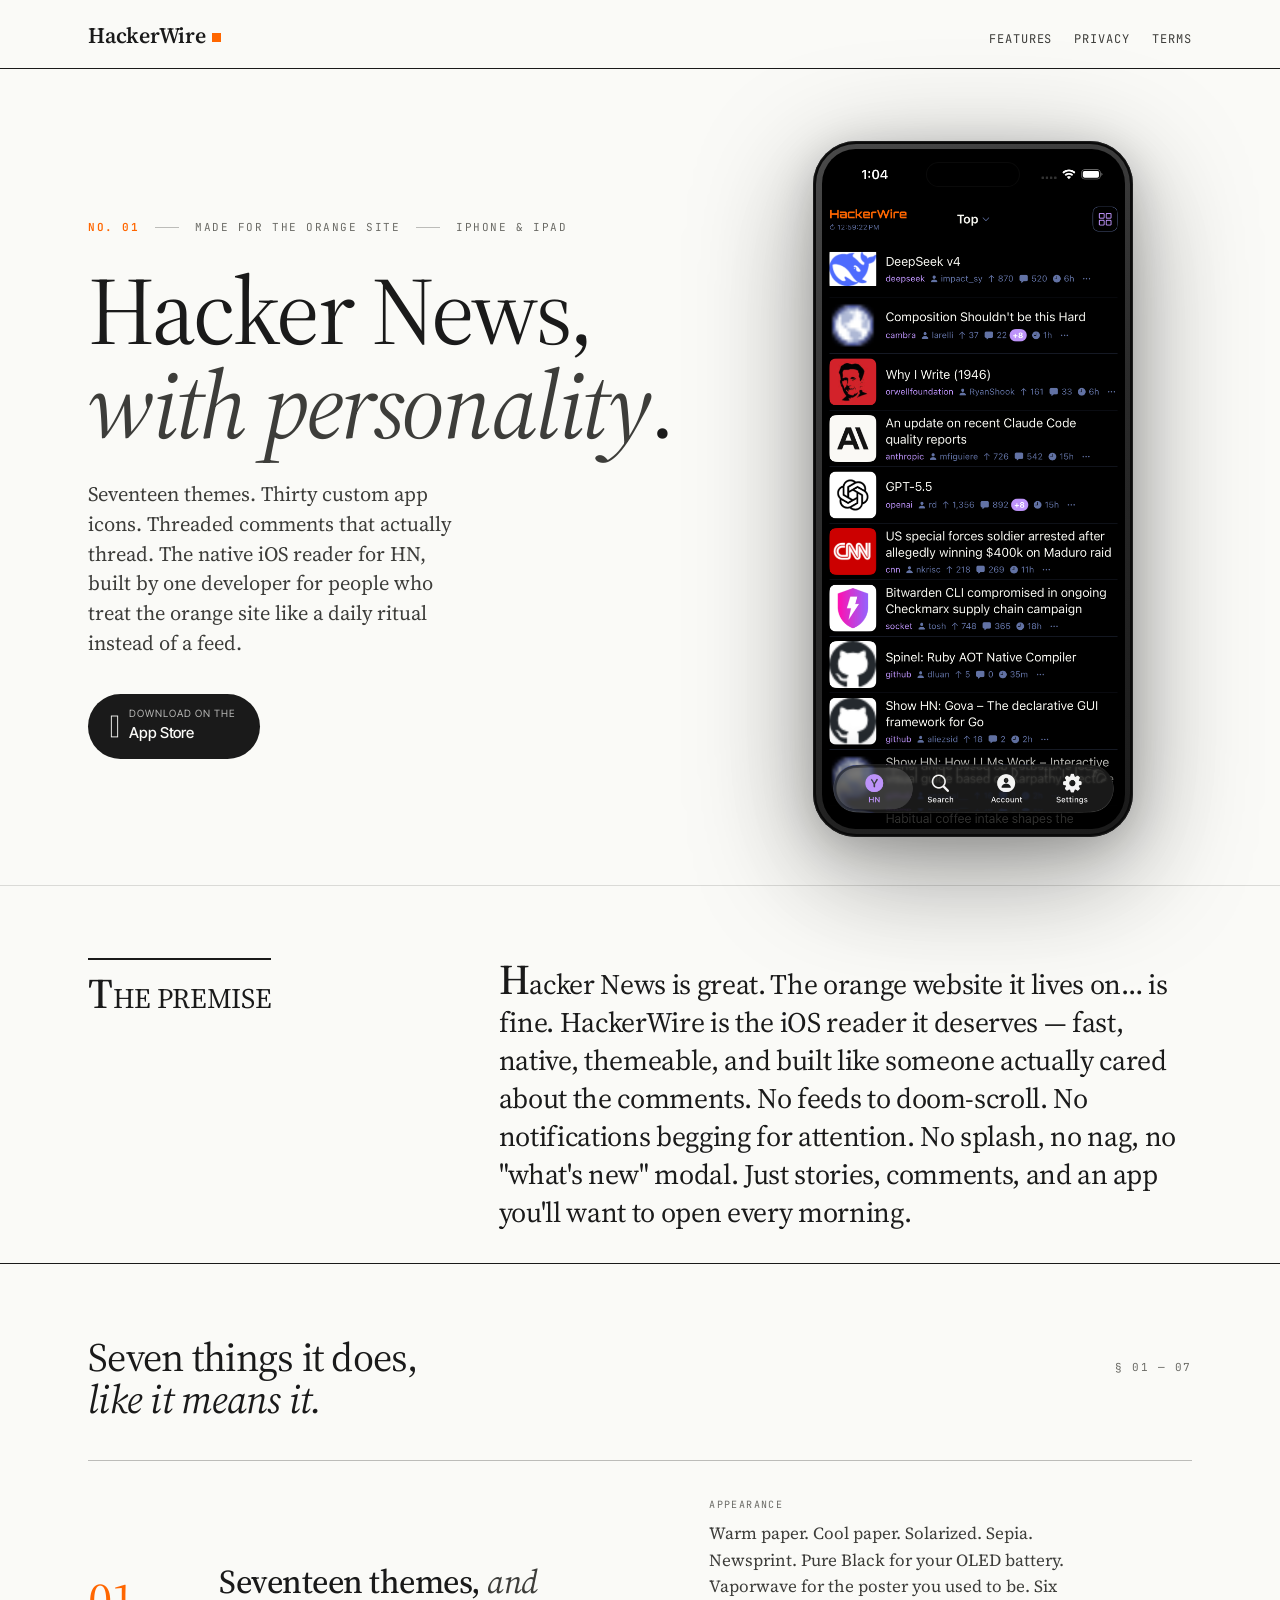
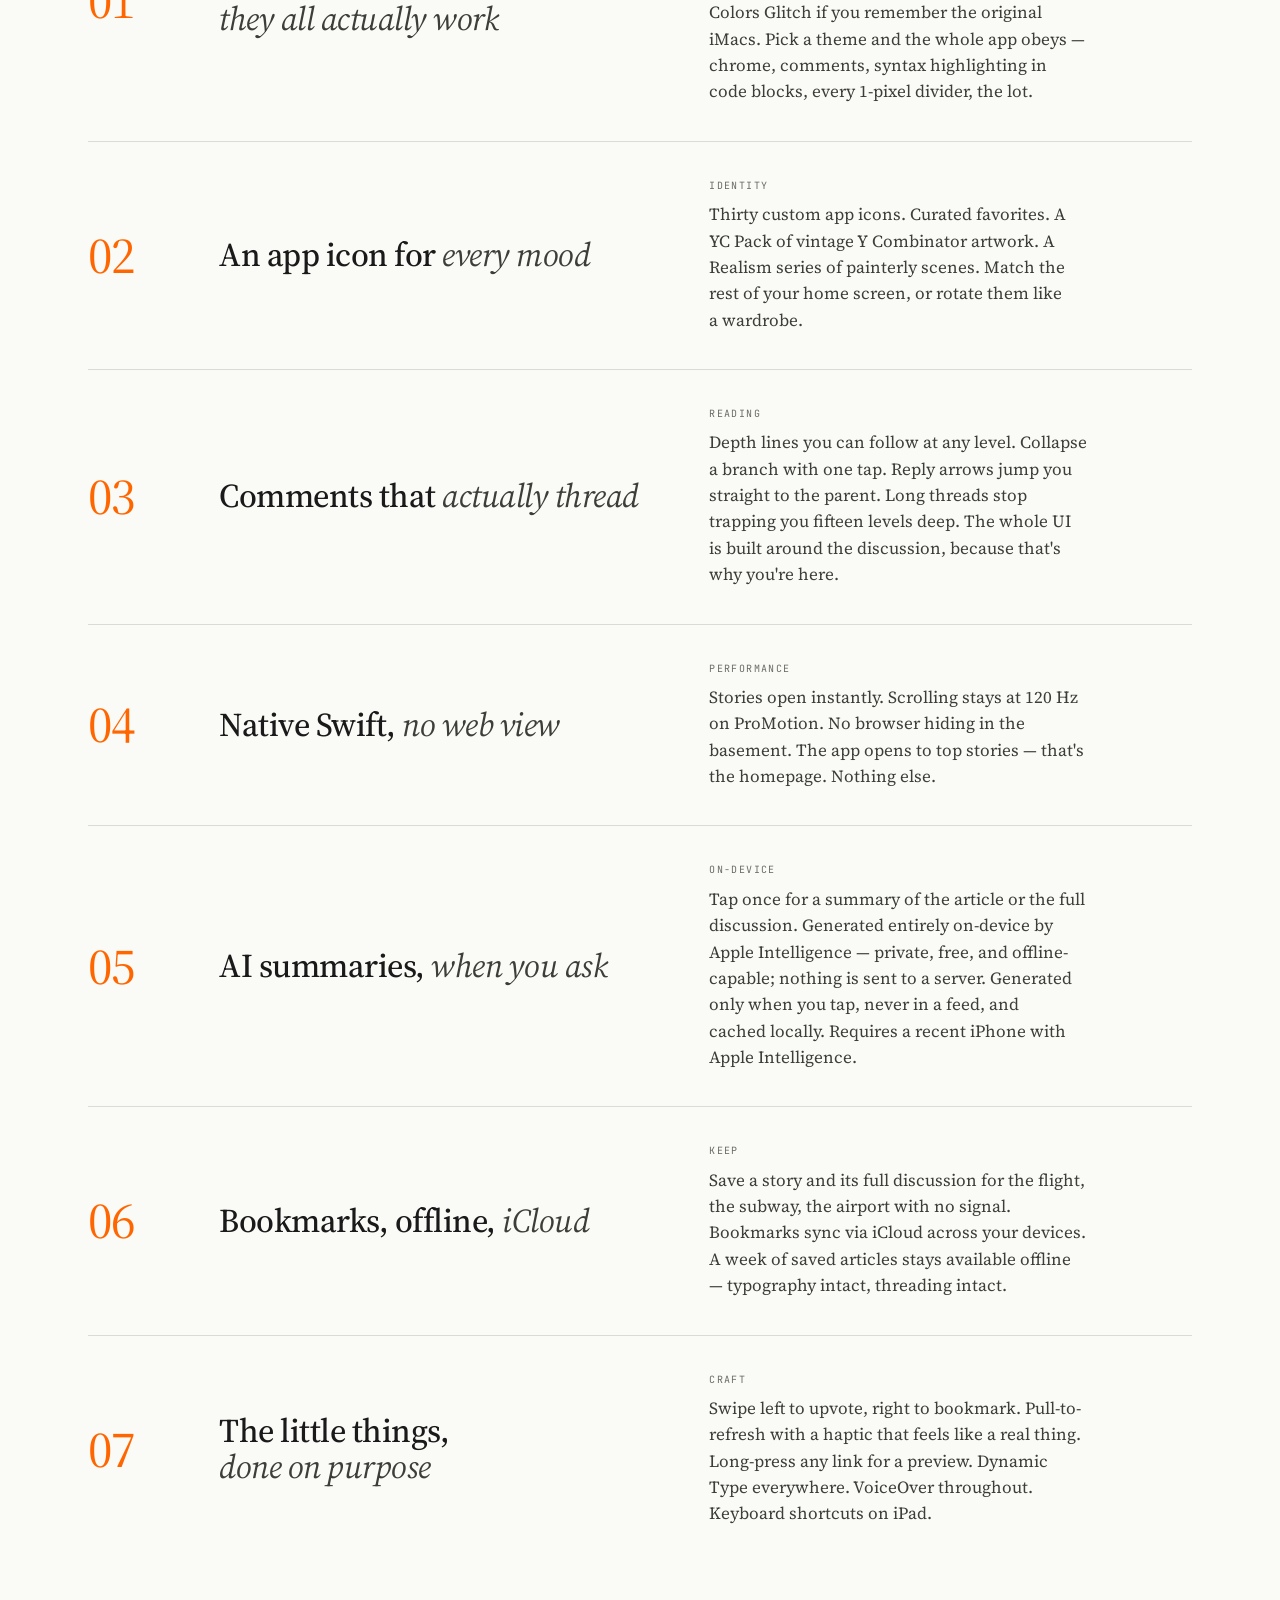
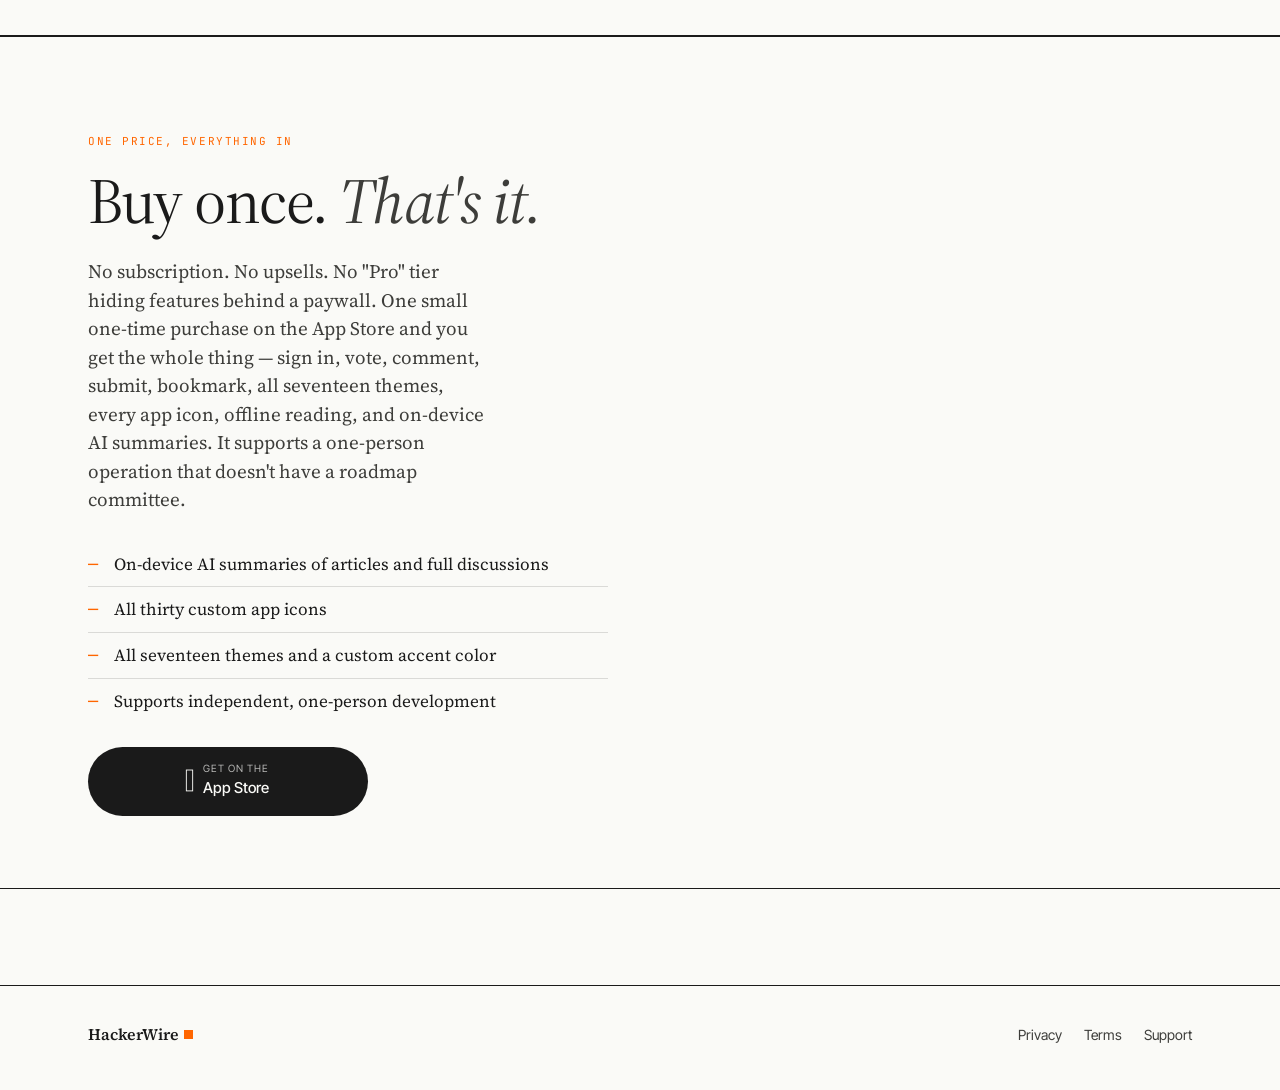
==== commit 5c1c4b1e: "Drop subscription/Pro; AI summaries now on-device via Apple Intelligence - Replace Pro pricing secti" ====
--- a/index.html
+++ b/index.html
@@ -4,7 +4,7 @@
 <meta charset="utf-8">
 <meta name="viewport" content="width=device-width,initial-scale=1">
 <title>HackerWire — Hacker News with personality</title>
-<meta name="description" content="HackerWire is a native iOS reader for Hacker News with seventeen themes, thirty custom app icons, threaded comments that actually thread, and AI summaries on tap.">
+<meta name="description" content="HackerWire is a native iOS reader for Hacker News with seventeen themes, thirty custom app icons, threaded comments that actually thread, and on-device AI summaries on tap.">
 <meta name="theme-color" content="#fafaf7" media="(prefers-color-scheme: light)">
 <meta name="theme-color" content="#0e0e0e" media="(prefers-color-scheme: dark)">
 <link rel="icon" type="image/svg+xml" href="favicon.svg">
@@ -20,7 +20,6 @@
     <a class="wordmark" href="./">HackerWire<span class="dot" aria-hidden="true"></span></a>
     <nav class="mast-nav" aria-label="Primary">
       <a href="#features" class="hide-sm">Features</a>
-      <a href="#pro">Pro</a>
       <a href="privacy/">Privacy</a>
       <a href="terms/" class="hide-sm">Terms</a>
     </nav>
@@ -125,8 +124,8 @@
         <div class="num">05</div>
         <h3>AI summaries, <em>when you ask</em></h3>
         <p class="copy">
-          <span class="kicker">Pro feature</span>
-          Tap once for a summary of the article or the full discussion. Up to thirty a day. Generated only when you tap — never preemptively, never in a feed. Cached locally so you don't pay twice to read the same thing.
+          <span class="kicker">On-device</span>
+          Tap once for a summary of the article or the full discussion. Generated entirely on-device by Apple Intelligence — private, free, and offline-capable; nothing is sent to a server. Generated only when you tap, never in a feed, and cached locally. Requires a recent iPhone with Apple Intelligence.
         </p>
       </article>
 
@@ -150,45 +149,24 @@
     </div>
   </section>
 
-  <!-- PRO -->
+  <!-- ONE PRICE -->
   <section class="pro" id="pro">
     <div class="container">
       <div class="pro-grid">
         <div class="pro-lede">
-          <p class="eyebrow">HackerWire Pro</p>
-          <h2>Two dollars <em>or fifteen.</em></h2>
-          <p>The free app already does most of it — sign in, vote, comment, submit, bookmark, all seventeen themes, the curated app icons, offline reading. Pro unlocks the rest of the icon library, adds AI summaries on demand, and supports a one-person operation that doesn't have a roadmap committee.</p>
+          <p class="eyebrow">One price, everything in</p>
+          <h2>Buy once. <em>That's it.</em></h2>
+          <p>No subscription. No upsells. No "Pro" tier hiding features behind a paywall. One small one-time purchase on the App Store and you get the whole thing — sign in, vote, comment, submit, bookmark, all seventeen themes, every app icon, offline reading, and on-device AI summaries. It supports a one-person operation that doesn't have a roadmap committee.</p>
           <ul class="benefits">
-            <li>AI summaries of articles and full discussions, up to 30 per day</li>
-            <li>The YC Pack — 15 vintage Y Combinator app icons</li>
-            <li>The Realism series — 9 painterly app icons</li>
+            <li>On-device AI summaries of articles and full discussions</li>
+            <li>All thirty custom app icons</li>
+            <li>All seventeen themes and a custom accent color</li>
             <li>Supports independent, one-person development</li>
           </ul>
           <a class="btn-app" href="#">
             <span class="glyph" aria-hidden="true">&#xf8ff;</span>
             <span><small>Get on the</small>App Store</span>
           </a>
-        </div>
-
-        <div>
-          <div class="price-card">
-            <div class="plan-row">
-              <span class="plan-label">Monthly</span>
-            </div>
-            <div class="plan-price">$1.99 <span class="per">/ month</span></div>
-            <p class="plan-sub">Billed monthly. Cancel any time.</p>
-          </div>
-
-          <div class="price-card featured">
-            <div class="plan-row">
-              <span class="plan-label">Yearly</span>
-              <span class="plan-save">Save 37%</span>
-            </div>
-            <div class="plan-price">$14.99 <span class="per">/ year</span></div>
-            <p class="plan-sub">About $1.25 a month. Best value.</p>
-          </div>
-
-          <p class="renewal-note">Subscription auto-renews at the price above, charged to your Apple ID within 24 hours before each period ends, unless cancelled at least 24 hours in advance. Manage or cancel in Apple Account Settings. No free trial.</p>
         </div>
       </div>
     </div>
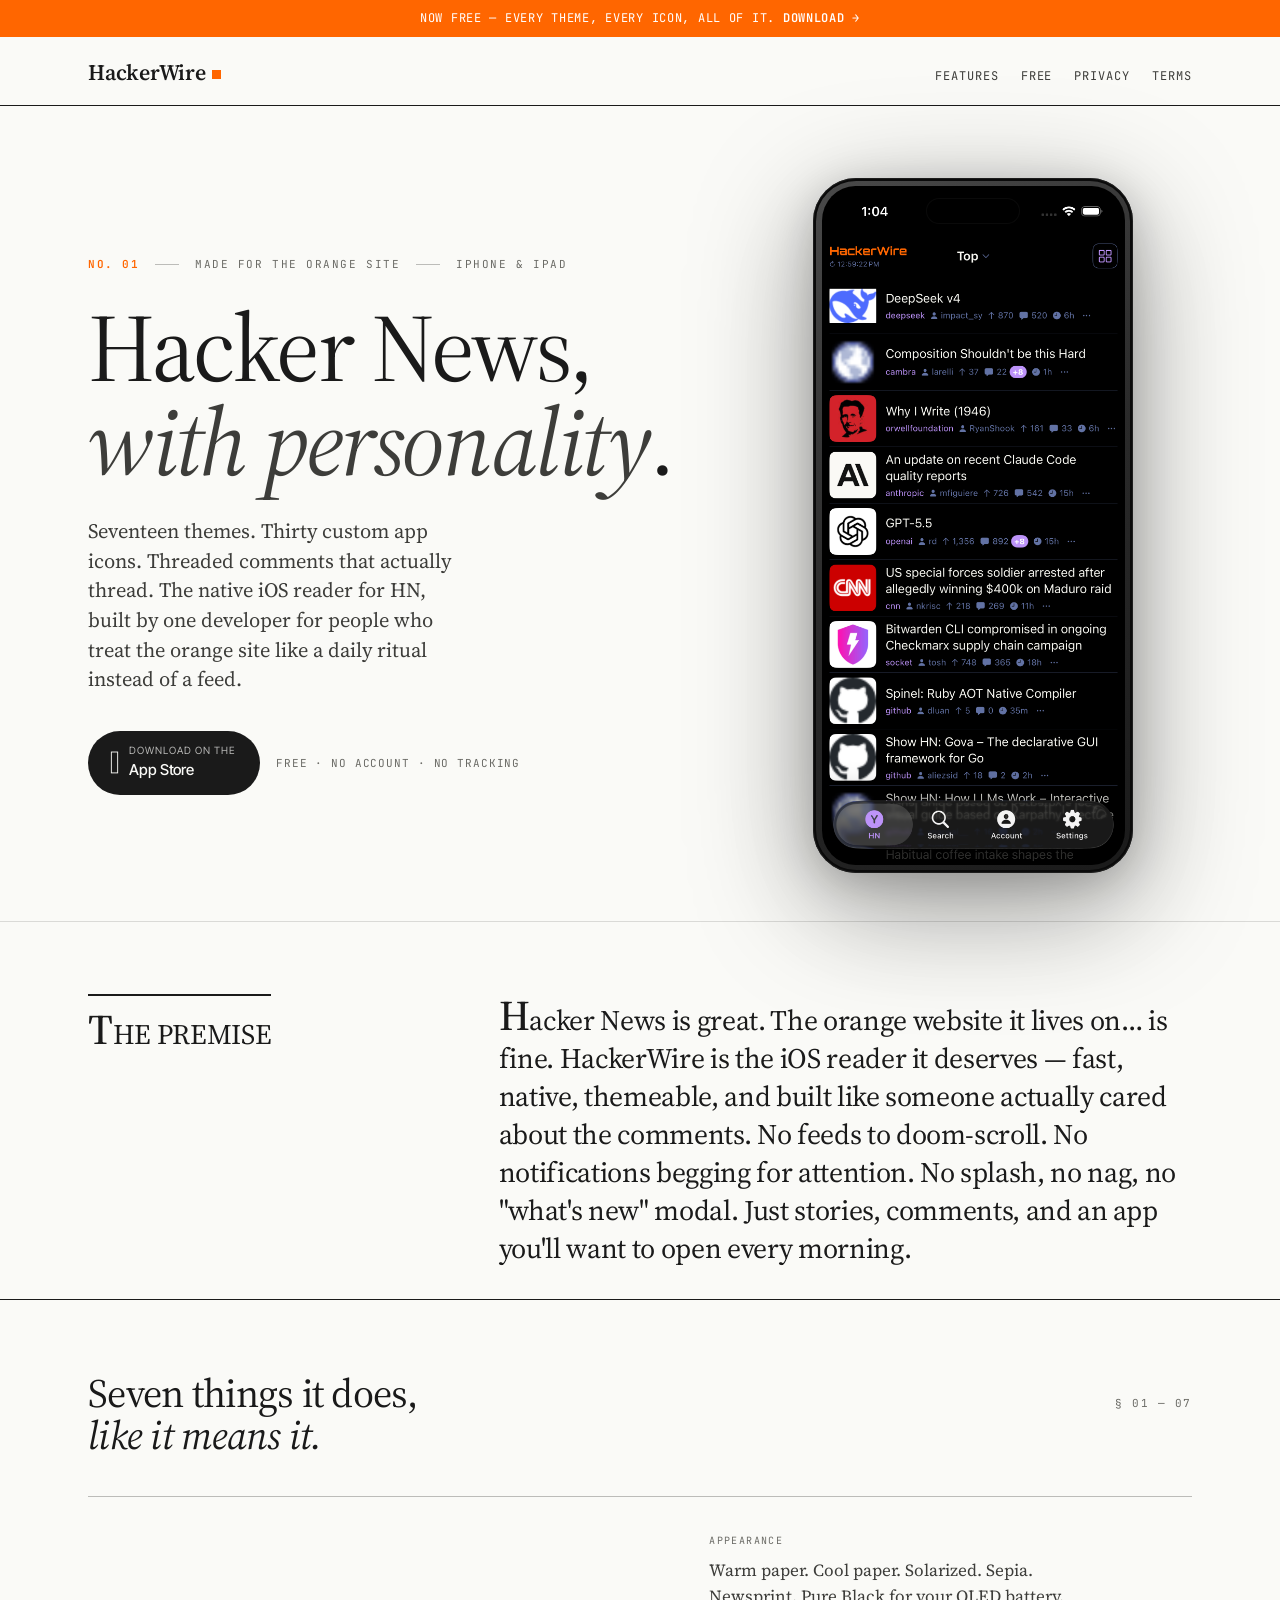
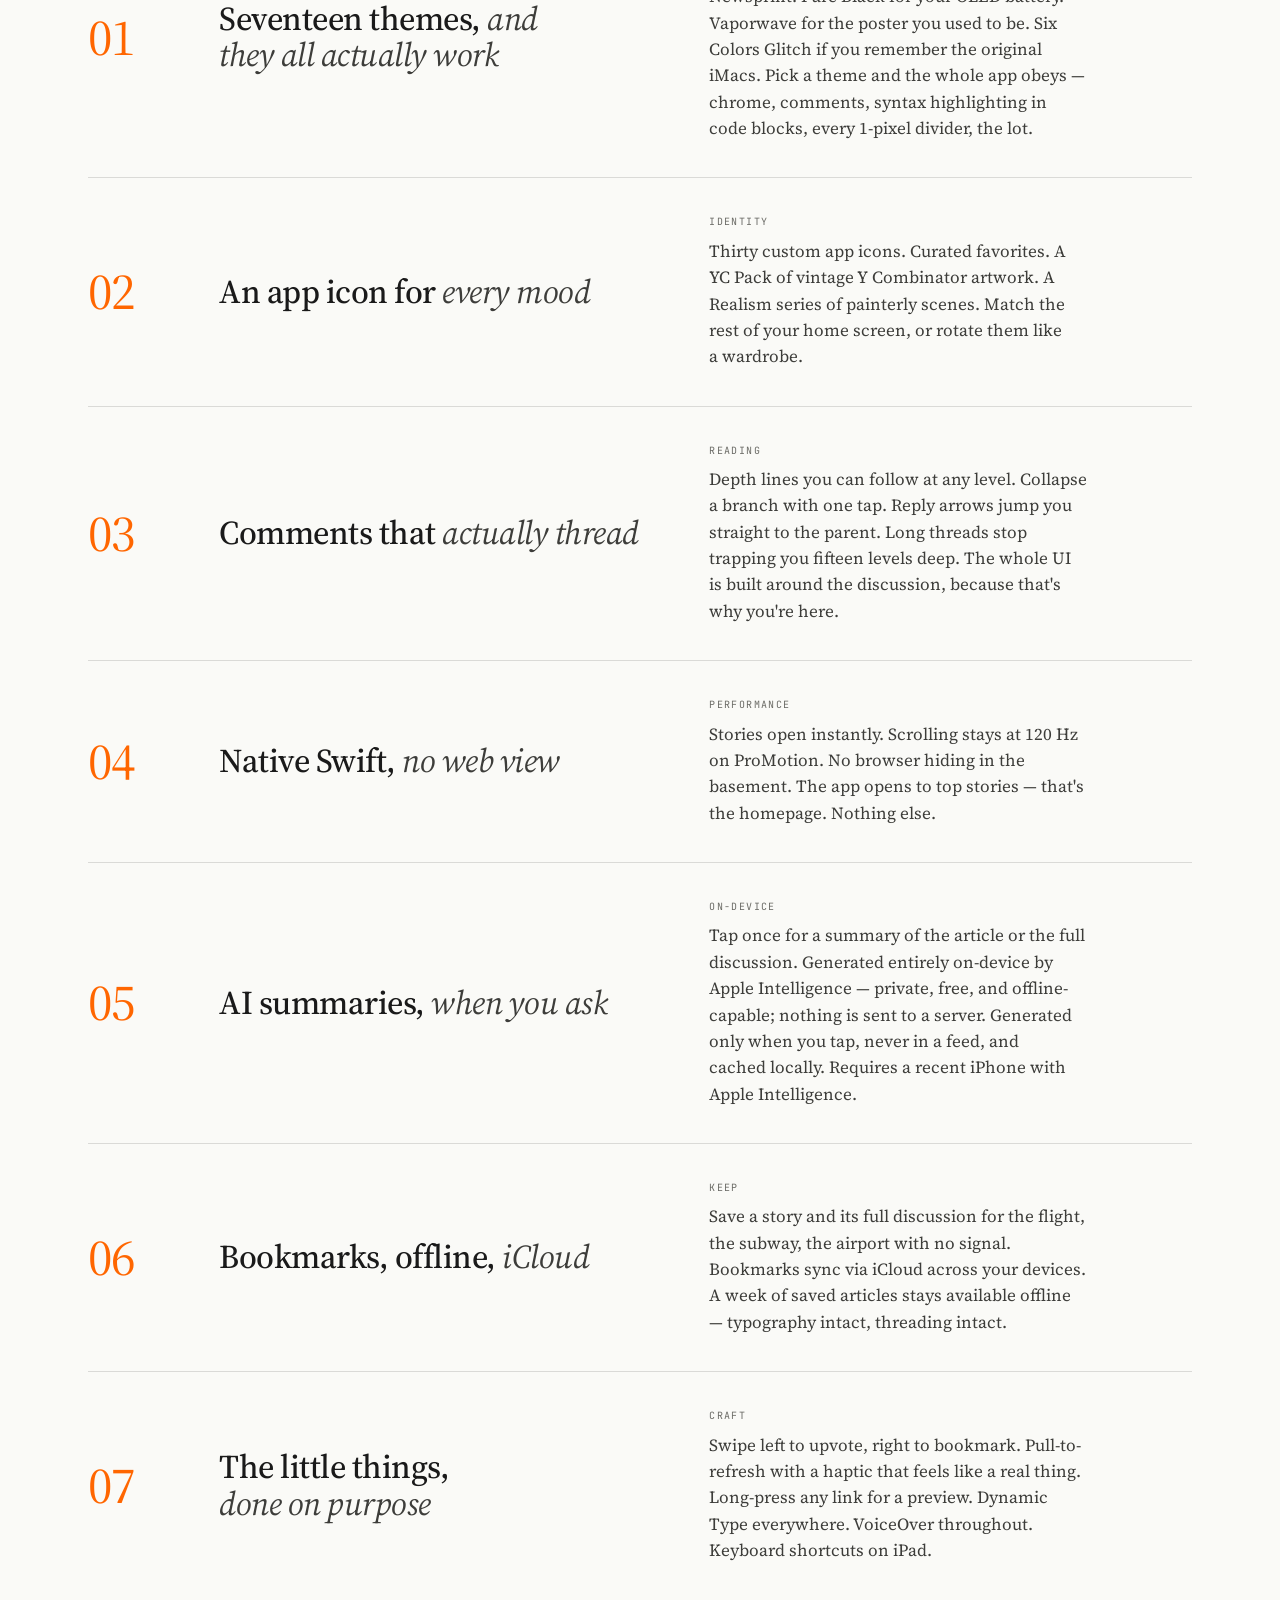
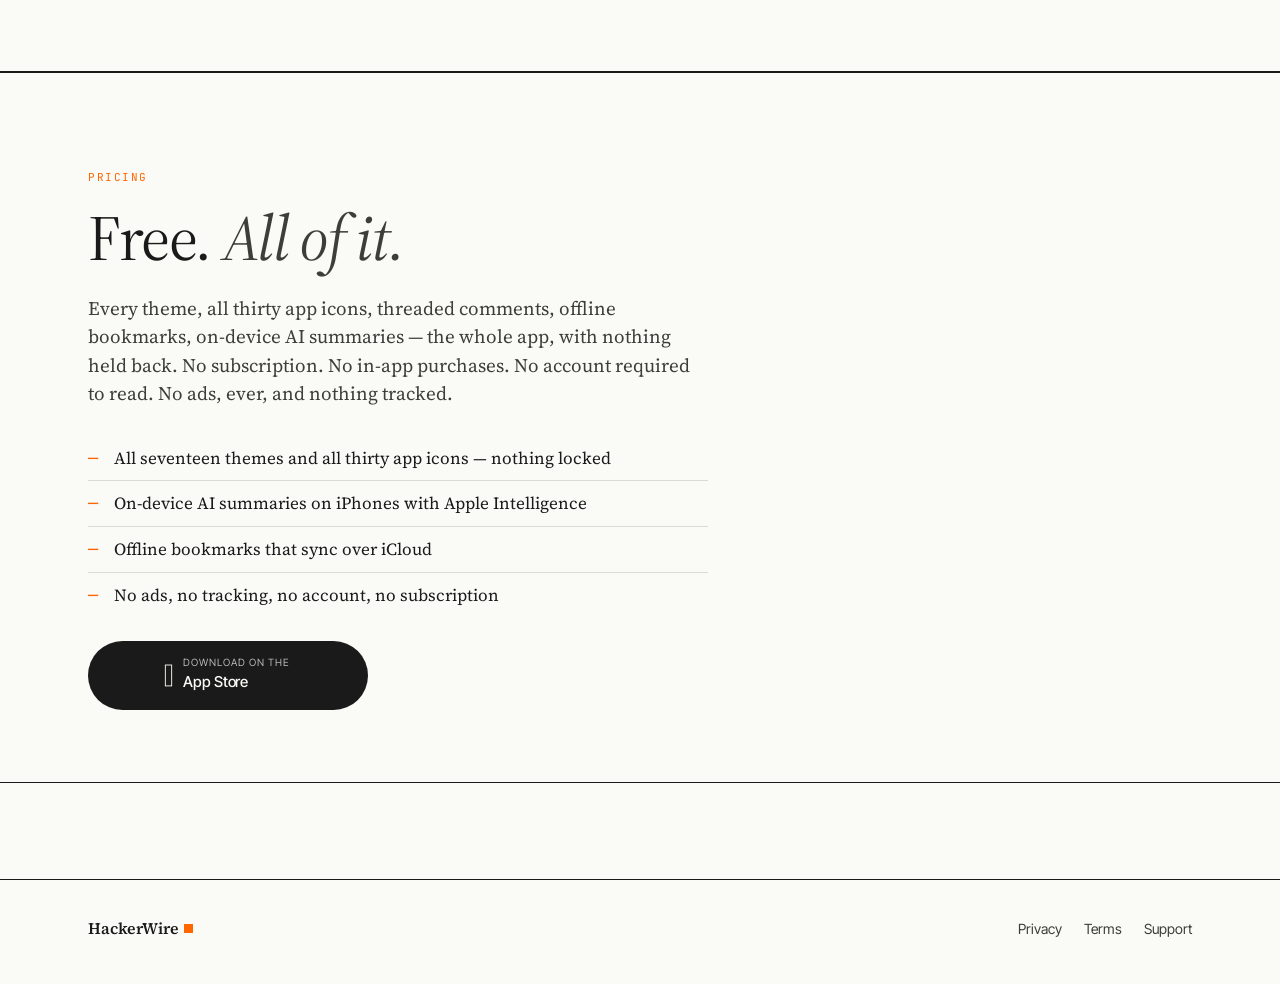
==== commit 03d6a3b4: "Landing page: reflect free launch, fix dead App Store links - Add "Now free" announcement bar linkin" ====
--- a/index.html
+++ b/index.html
@@ -15,11 +15,18 @@
 </head>
 <body>
 
+<div class="now-free-bar">
+  <a href="https://apps.apple.com/us/app/hackerwire/id6753936451">
+    Now free — every theme, every icon, all of it. <strong>Download&nbsp;&rarr;</strong>
+  </a>
+</div>
+
 <header class="masthead">
   <div class="container">
     <a class="wordmark" href="./">HackerWire<span class="dot" aria-hidden="true"></span></a>
     <nav class="mast-nav" aria-label="Primary">
       <a href="#features" class="hide-sm">Features</a>
+      <a href="#free">Free</a>
       <a href="privacy/">Privacy</a>
       <a href="terms/" class="hide-sm">Terms</a>
     </nav>
@@ -43,13 +50,14 @@
           <h1 class="headline">Hacker News, <em>with personality</em>.</h1>
           <p class="standfirst">Seventeen themes. Thirty custom app icons. Threaded comments that actually thread. The native iOS reader for HN, built by one developer for people who treat the orange site like a daily ritual instead of a feed.</p>
           <div class="cta-row">
-            <a class="btn-app" href="#" aria-label="Download on the App Store">
+            <a class="btn-app" href="https://apps.apple.com/us/app/hackerwire/id6753936451" aria-label="Download HackerWire on the App Store">
               <span class="glyph" aria-hidden="true">&#xf8ff;</span>
               <span>
                 <small>Download on the</small>
                 App Store
               </span>
             </a>
+            <span class="cta-note">Free &middot; No account &middot; No tracking</span>
           </div>
         </div>
         <div aria-hidden="true">
@@ -149,25 +157,23 @@
     </div>
   </section>
 
-  <!-- ONE PRICE -->
-  <section class="pro" id="pro">
+  <!-- FREE -->
+  <section class="pro" id="free">
     <div class="container">
-      <div class="pro-grid">
-        <div class="pro-lede">
-          <p class="eyebrow">One price, everything in</p>
-          <h2>Buy once. <em>That's it.</em></h2>
-          <p>No subscription. No upsells. No "Pro" tier hiding features behind a paywall. One small one-time purchase on the App Store and you get the whole thing — sign in, vote, comment, submit, bookmark, all seventeen themes, every app icon, offline reading, and on-device AI summaries. It supports a one-person operation that doesn't have a roadmap committee.</p>
-          <ul class="benefits">
-            <li>On-device AI summaries of articles and full discussions</li>
-            <li>All thirty custom app icons</li>
-            <li>All seventeen themes and a custom accent color</li>
-            <li>Supports independent, one-person development</li>
-          </ul>
-          <a class="btn-app" href="#">
-            <span class="glyph" aria-hidden="true">&#xf8ff;</span>
-            <span><small>Get on the</small>App Store</span>
-          </a>
-        </div>
+      <div class="pro-lede pro-lede--wide">
+        <p class="eyebrow">Pricing</p>
+        <h2>Free. <em>All of it.</em></h2>
+        <p>Every theme, all thirty app icons, threaded comments, offline bookmarks, on-device AI summaries — the whole app, with nothing held back. No subscription. No in-app purchases. No account required to read. No ads, ever, and nothing tracked.</p>
+        <ul class="benefits">
+          <li>All seventeen themes and all thirty app icons — nothing locked</li>
+          <li>On-device AI summaries on iPhones with Apple Intelligence</li>
+          <li>Offline bookmarks that sync over iCloud</li>
+          <li>No ads, no tracking, no account, no subscription</li>
+        </ul>
+        <a class="btn-app" href="https://apps.apple.com/us/app/hackerwire/id6753936451">
+          <span class="glyph" aria-hidden="true">&#xf8ff;</span>
+          <span><small>Download on the</small>App Store</span>
+        </a>
       </div>
     </div>
   </section>
--- a/styles.css
+++ b/styles.css
@@ -38,7 +38,31 @@
 @media (prefers-reduced-motion: reduce) {
   html { scroll-behavior: auto; }
 }
-#features, #pro { scroll-margin-top: 80px; }
+#features, #free { scroll-margin-top: 80px; }
+
+/* ---------- Announcement bar ---------- */
+
+.now-free-bar {
+  background: var(--orange);
+  color: #fff;
+  font-family: var(--mono);
+  font-size: 12px;
+  letter-spacing: 0.06em;
+  text-transform: uppercase;
+  text-align: center;
+}
+.now-free-bar a {
+  display: block;
+  color: #fff;
+  text-decoration: none;
+  padding: 9px var(--gutter);
+}
+.now-free-bar a:hover {
+  color: #fff;
+  text-decoration: underline;
+  text-decoration-color: rgba(255, 255, 255, 0.7);
+}
+.now-free-bar strong { font-weight: 600; }
 
 html, body {
   margin: 0;
@@ -470,6 +494,8 @@
   min-width: 280px;
   justify-content: center;
 }
+.pro-lede--wide { max-width: 620px; }
+.pro-lede--wide p { max-width: none; }
 
 .price-card {
   border: 1px solid var(--ink);
